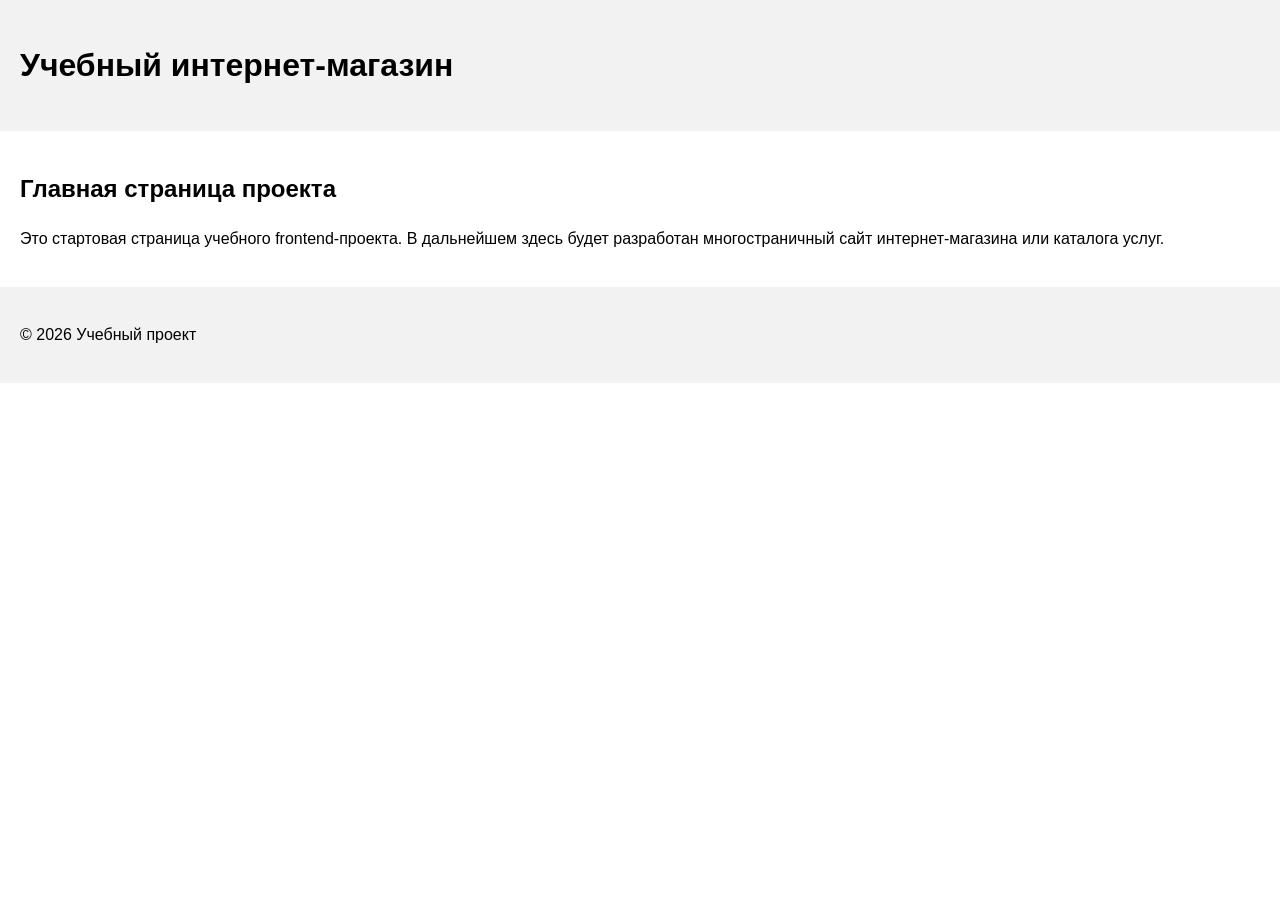
==== index.html @ 5555d45a "feat: initialize frontend project structure" ====
<!DOCTYPE html>
<html lang="ru">
<head>
  <meta charset="UTF-8">
  <meta name="viewport" content="width=device-width, initial-scale=1.0">
  <title>Каталог товаров</title>
  <link rel="stylesheet" href="css/style.css">
</head>
<body>
  <header>
    <h1>Учебный интернет-магазин</h1>
  </header>

  <main>
    <section>
      <h2>Главная страница проекта</h2>
      <p>
        Это стартовая страница учебного frontend-проекта.
        В дальнейшем здесь будет разработан многостраничный сайт
        интернет-магазина или каталога услуг.
      </p>
    </section>
  </main>

  <footer>
    <p>&copy; 2026 Учебный проект</p>
  </footer>
</body>
</html>
---- css/style.css ----
body {
  margin: 0;
  font-family: Arial, sans-serif;
  line-height: 1.5;
}

header,
main,
footer {
  padding: 20px;
}

header {
  background-color: #f2f2f2;
}

footer {
  background-color: #f2f2f2;
}
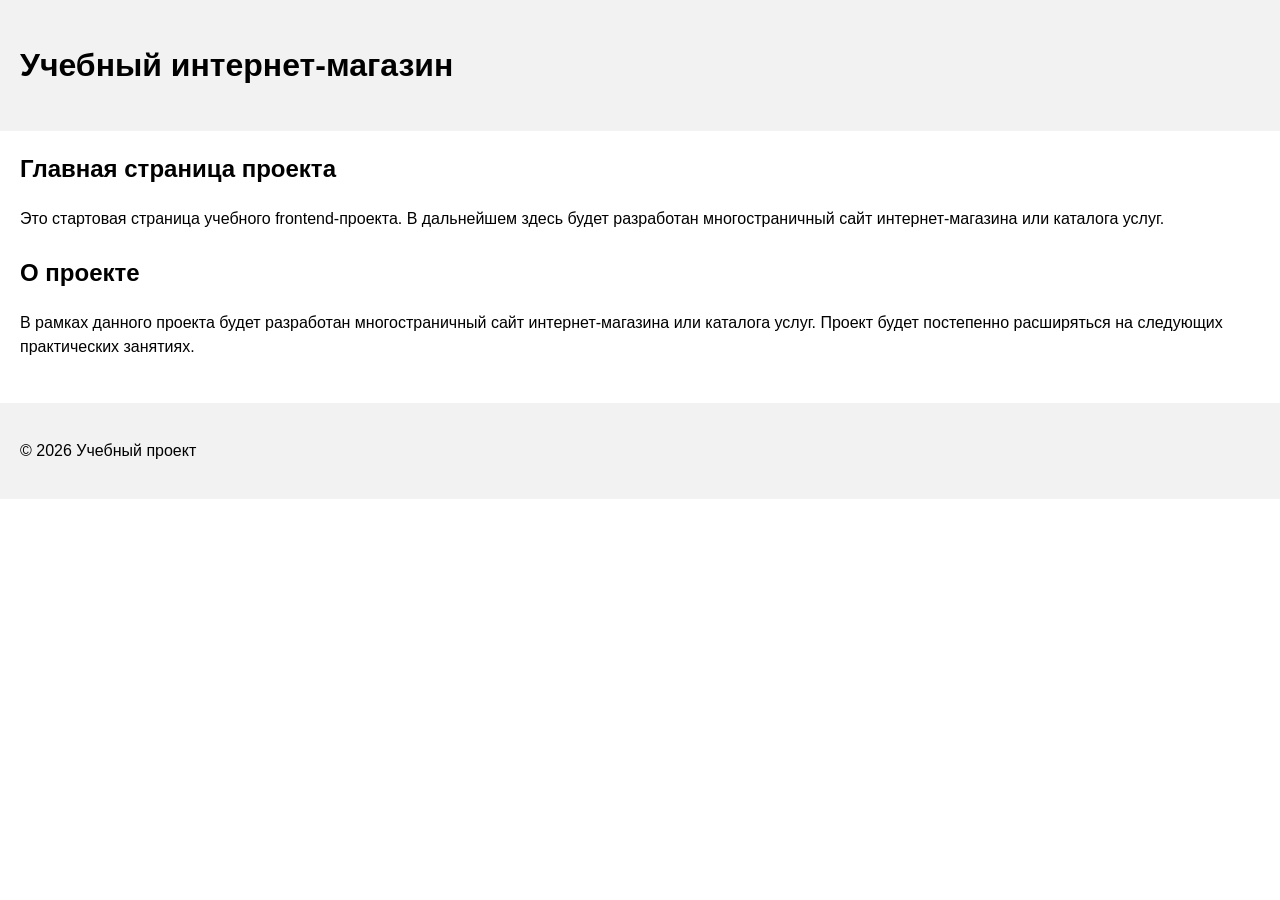
==== commit c8032f63: "feat: add project description section" ====
--- a/index.html
+++ b/index.html
@@ -20,6 +20,14 @@
         интернет-магазина или каталога услуг.
       </p>
     </section>
+    <section>
+      <h2>О проекте</h2>
+      <p>
+        В рамках данного проекта будет разработан многостраничный сайт
+        интернет-магазина или каталога услуг. Проект будет постепенно
+        расширяться на следующих практических занятиях.
+      </p>
+    </section>
   </main>
 
   <footer>
--- a/css/style.css
+++ b/css/style.css
@@ -16,4 +16,11 @@
 
 footer {
   background-color: #f2f2f2;
+}
+
+section {
+  margin-bottom: 24px;
+}
+section h2 {
+  margin-top: 0;
 }
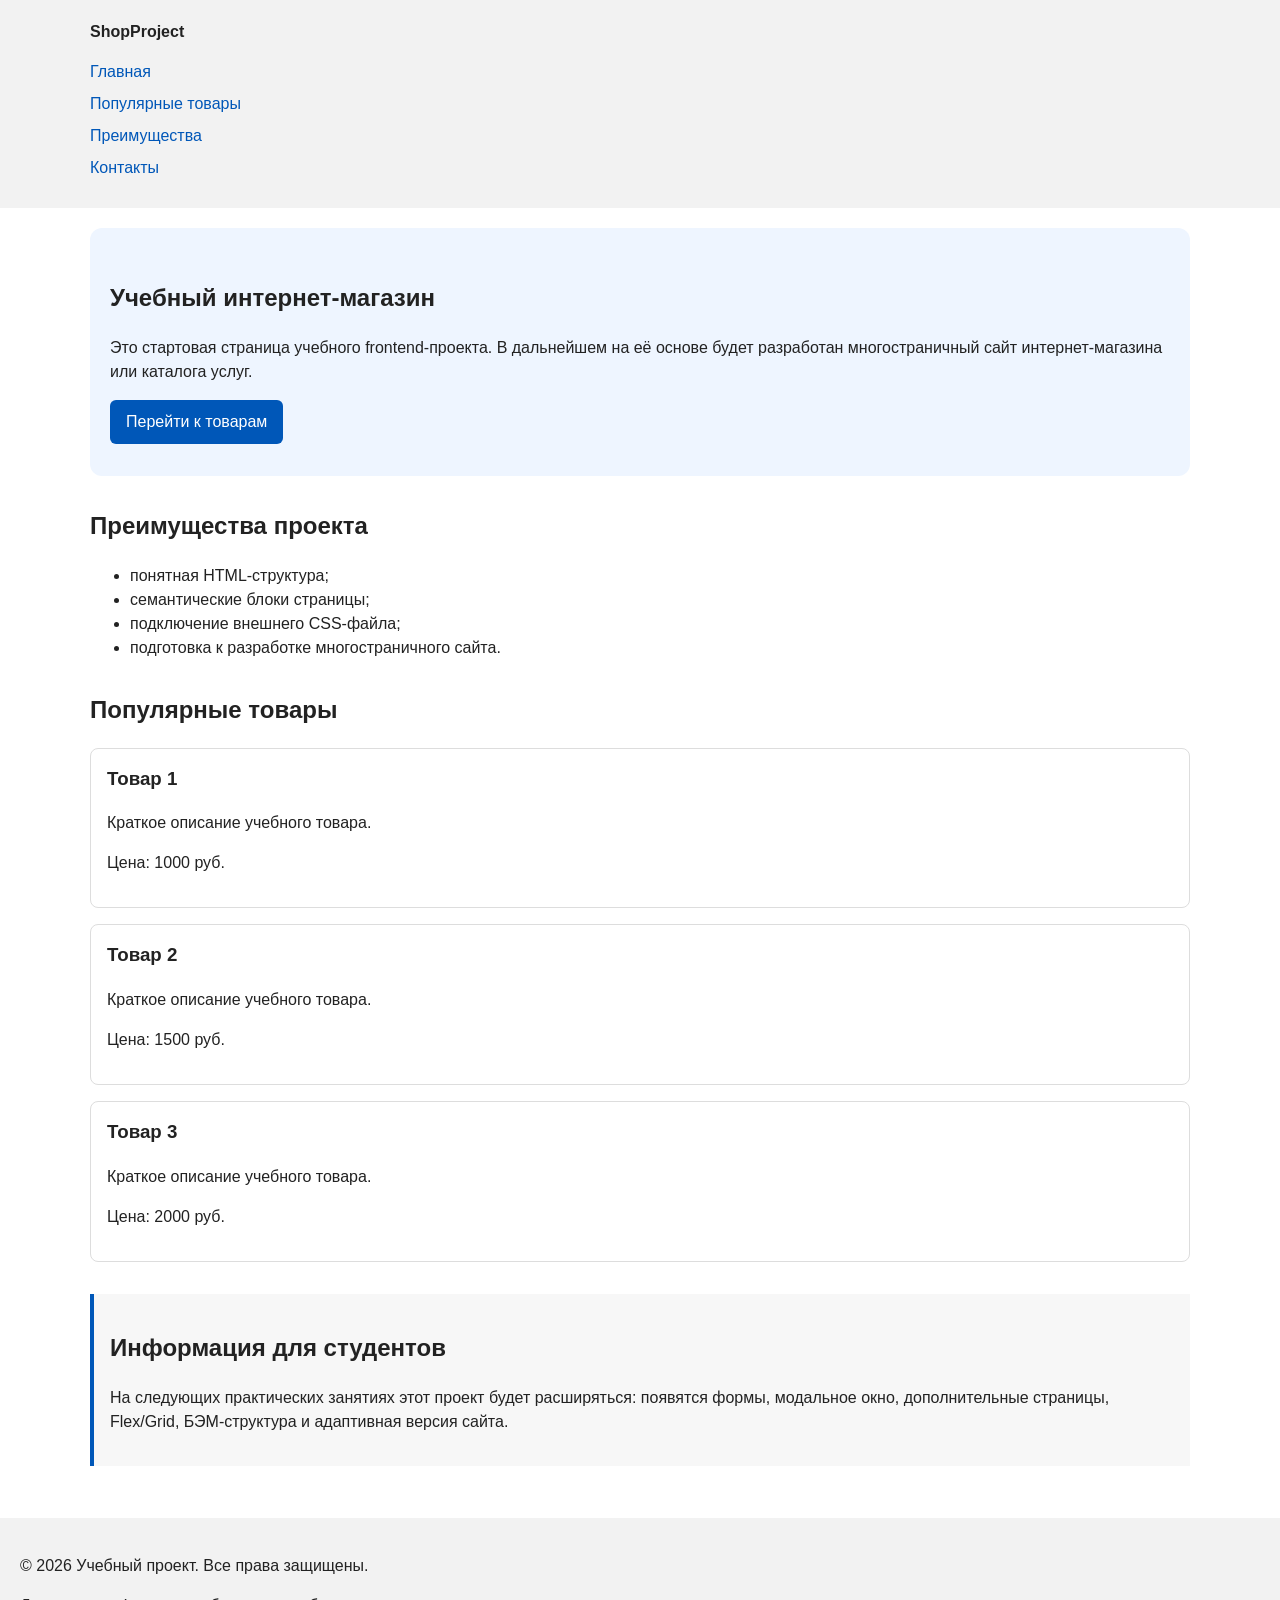
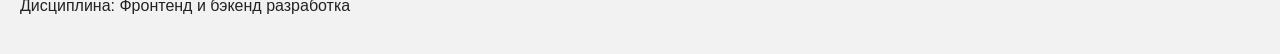
==== commit ad7a46cd: "feat: add semantic HTML structure and base CSS styles" ====
--- a/index.html
+++ b/index.html
@@ -3,35 +3,79 @@
 <head>
   <meta charset="UTF-8">
   <meta name="viewport" content="width=device-width, initial-scale=1.0">
-  <title>Каталог товаров</title>
+  <title>Учебный интернет-магазин</title>
   <link rel="stylesheet" href="css/style.css">
 </head>
 <body>
+
   <header>
-    <h1>Учебный интернет-магазин</h1>
+    <div class="site-header">
+      <a class="site-logo" href="index.html">ShopProject</a>
+      <nav class="site-nav" aria-label="Основная навигация">
+        <ul class="site-nav__list">
+          <li><a href="index.html">Главная</a></li>
+          <li><a href="#popular">Популярные товары</a></li>
+          <li><a href="#advantages">Преимущества</a></li>
+          <li><a href="#contacts">Контакты</a></li>
+        </ul>
+      </nav>
+    </div>
   </header>
 
   <main>
-    <section>
-      <h2>Главная страница проекта</h2>
+    <section class="hero">
+      <h1>Учебный интернет-магазин</h1>
       <p>
         Это стартовая страница учебного frontend-проекта.
-        В дальнейшем здесь будет разработан многостраничный сайт
+        В дальнейшем на её основе будет разработан многостраничный сайт
         интернет-магазина или каталога услуг.
       </p>
+      <a class="button" href="#popular">Перейти к товарам</a>
     </section>
-    <section>
-      <h2>О проекте</h2>
+
+    <section class="section" id="advantages">
+      <h2>Преимущества проекта</h2>
+      <ul class="advantages-list">
+        <li>понятная HTML-структура;</li>
+        <li>семантические блоки страницы;</li>
+        <li>подключение внешнего CSS-файла;</li>
+        <li>подготовка к разработке многостраничного сайта.</li>
+      </ul>
+    </section>
+
+    <section class="section" id="popular">
+      <h2>Популярные товары</h2>
+      <article class="product-card">
+        <h3>Товар 1</h3>
+        <p>Краткое описание учебного товара.</p>
+        <p>Цена: 1000 руб.</p>
+      </article>
+      <article class="product-card">
+        <h3>Товар 2</h3>
+        <p>Краткое описание учебного товара.</p>
+        <p>Цена: 1500 руб.</p>
+      </article>
+      <article class="product-card">
+        <h3>Товар 3</h3>
+        <p>Краткое описание учебного товара.</p>
+        <p>Цена: 2000 руб.</p>
+      </article>
+    </section>
+
+    <aside class="aside-info">
+      <h2>Информация для студентов</h2>
       <p>
-        В рамках данного проекта будет разработан многостраничный сайт
-        интернет-магазина или каталога услуг. Проект будет постепенно
-        расширяться на следующих практических занятиях.
+        На следующих практических занятиях этот проект будет расширяться:
+        появятся формы, модальное окно, дополнительные страницы, Flex/Grid,
+        БЭМ-структура и адаптивная версия сайта.
       </p>
-    </section>
+    </aside>
   </main>
 
-  <footer>
-    <p>&copy; 2026 Учебный проект</p>
+  <footer id="contacts">
+    <p>&copy; 2026 Учебный проект. Все права защищены.</p>
+    <p>Дисциплина: Фронтенд и бэкенд разработка</p>
   </footer>
+
 </body>
 </html>
--- a/css/style.css
+++ b/css/style.css
@@ -1,26 +1,170 @@
+/* 
+  Универсальное правило для всех элементов.
+  border-box делает расчёт размеров более понятным:
+  width включает content, padding и border.
+*/
+* {
+  box-sizing: border-box;
+}
+
+/*
+  Убираем стандартный внешний отступ браузера у body.
+  Без этого вокруг страницы может появиться белая рамка.
+*/
 body {
   margin: 0;
   font-family: Arial, sans-serif;
   line-height: 1.5;
+  color: #222222;
+  background-color: #ffffff;
 }
 
+/*
+  Задаём внутренние отступы для основных областей страницы.
+  Это делает содержимое визуально отделённым от краёв окна браузера.
+*/
 header,
 main,
 footer {
   padding: 20px;
 }
 
+/*
+  Оформляем шапку страницы.
+  Пока используется простой светло-серый фон.
+*/
 header {
   background-color: #f2f2f2;
 }
 
+/*
+  Оформляем подвал страницы тем же фоном,
+  чтобы визуально отделить его от основного содержимого.
+*/
 footer {
   background-color: #f2f2f2;
 }
 
-section {
-  margin-bottom: 24px;
+/*
+  Ограничиваем ширину содержимого шапки,
+  чтобы оно не растягивалось слишком сильно на широких экранах.
+*/
+.site-header {
+  max-width: 1100px;
+  margin: 0 auto;
 }
-section h2 {
+
+/*
+  Оформляем текстовый логотип.
+*/
+.site-logo {
+  font-weight: bold;
+  text-decoration: none;
+  color: #222222;
+}
+
+/*
+  Убираем стандартные отступы и маркеры списка навигации.
+*/
+.site-nav__list {
+  padding: 0;
+  margin: 16px 0 0;
+  list-style: none;
+}
+
+/*
+  Добавляем расстояние между пунктами меню.
+*/
+.site-nav__list li {
+  margin-bottom: 8px;
+}
+
+/*
+  Оформляем ссылки меню.
+*/
+.site-nav__list a {
+  color: #0057b8;
+  text-decoration: none;
+}
+
+/*
+  При наведении мыши подчёркиваем ссылку.
+*/
+.site-nav__list a:hover {
+  text-decoration: underline;
+}
+
+/*
+  Hero-блок — первый крупный блок страницы.
+  Он визуально отделяется от остальных разделов фоном и отступами.
+*/
+.hero {
+  max-width: 1100px;
+  margin: 0 auto 32px;
+  padding: 32px 20px;
+  background-color: #eef5ff;
+  border-radius: 12px;
+}
+
+/*
+  Общий класс для разделов страницы.
+*/
+.section {
+  max-width: 1100px;
+  margin: 0 auto 32px;
+}
+
+/*
+  Убираем лишний верхний отступ у заголовков разделов.
+*/
+.section h2 {
   margin-top: 0;
+}
+
+/*
+  Карточка товара — самостоятельный блок.
+*/
+.product-card {
+  margin-bottom: 16px;
+  padding: 16px;
+  border: 1px solid #dddddd;
+  border-radius: 8px;
+  background-color: #ffffff;
+}
+
+/*
+  Убираем лишний верхний отступ у заголовка карточки.
+*/
+.product-card h3 {
+  margin-top: 0;
+}
+
+/*
+  Пока это обычная ссылка, но визуально она оформляется как кнопка.
+*/
+.button {
+  display: inline-block;
+  padding: 10px 16px;
+  color: #ffffff;
+  background-color: #0057b8;
+  text-decoration: none;
+  border-radius: 6px;
+}
+
+/*
+  Простое состояние наведения для кнопки.
+*/
+.button:hover {
+  background-color: #003f86;
+}
+
+/*
+  Дополнительный информационный блок.
+*/
+.aside-info {
+  max-width: 1100px;
+  margin: 0 auto 32px;
+  padding: 16px;
+  border-left: 4px solid #0057b8;
+  background-color: #f7f7f7;
 }
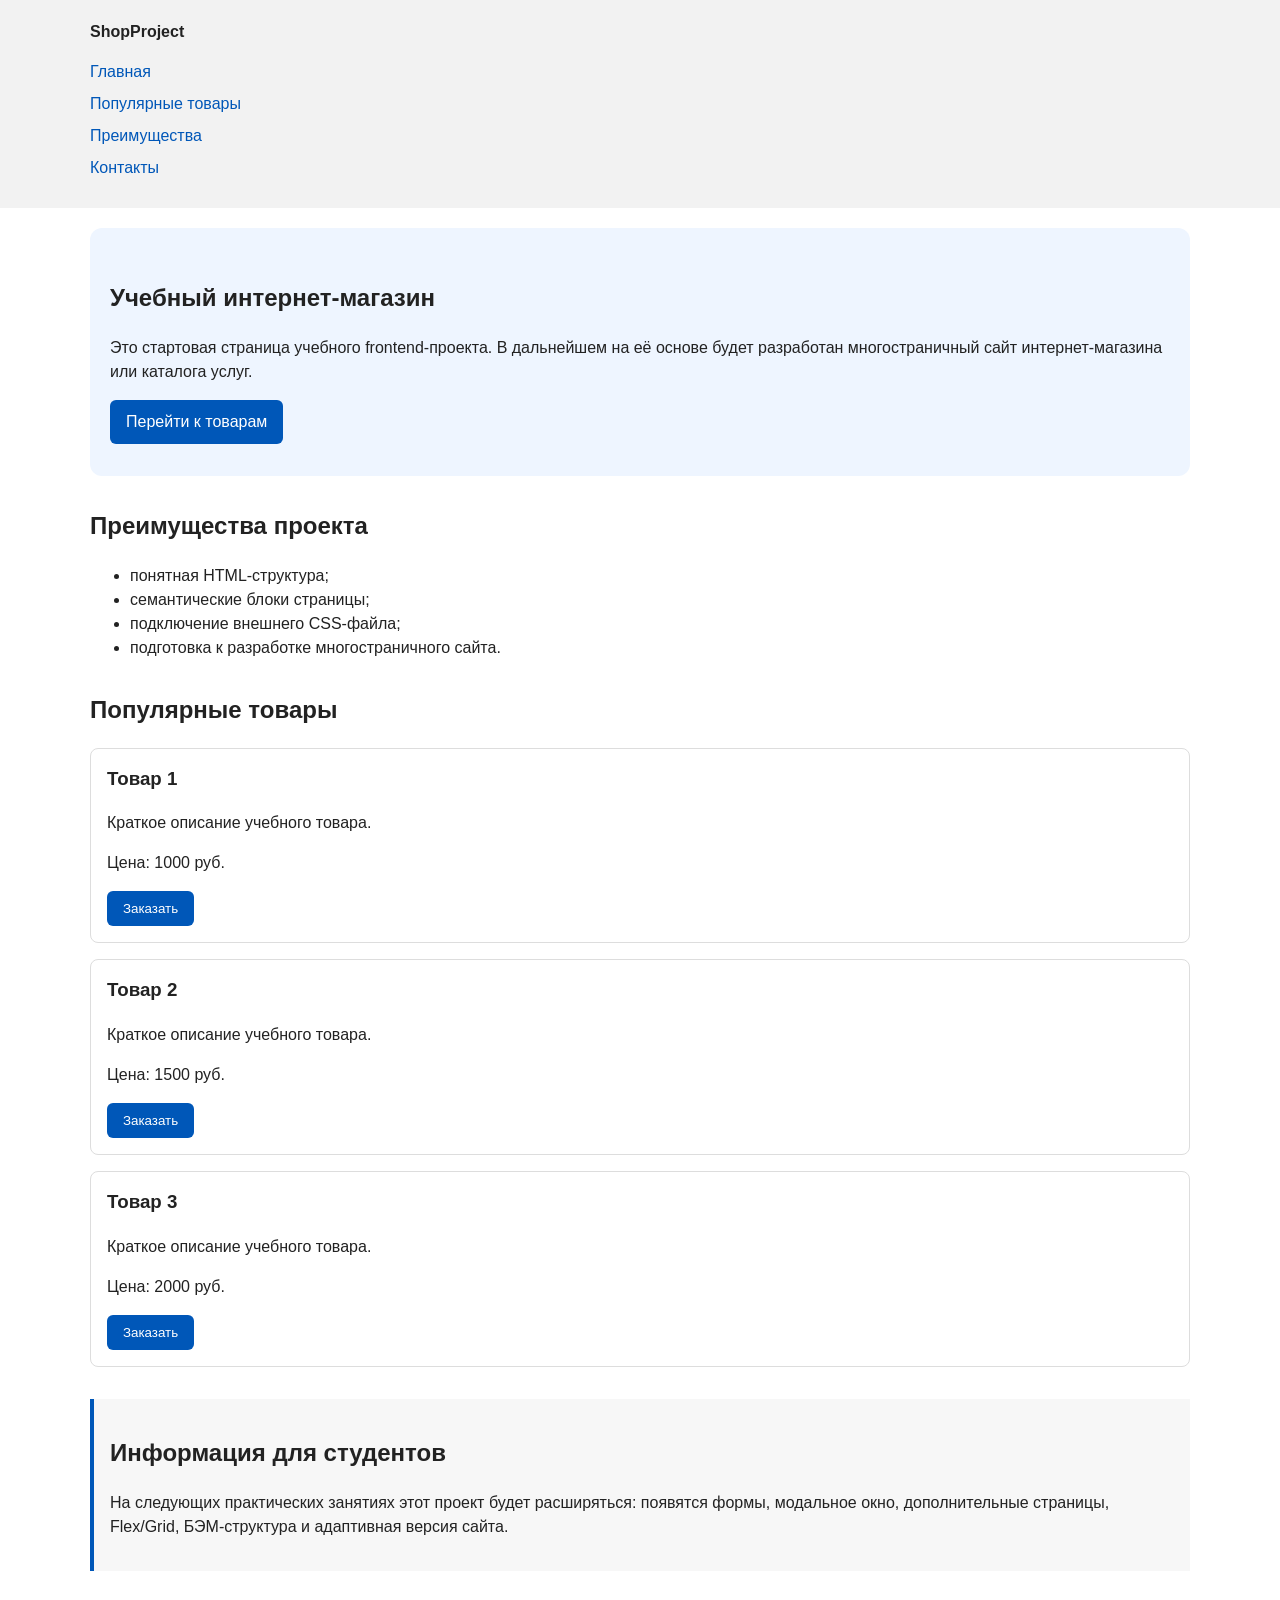
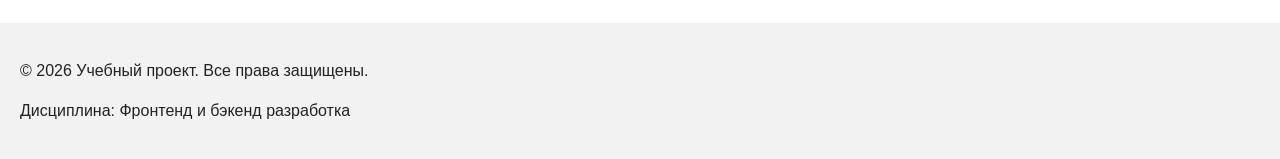
==== commit ca055eb5: "feat: add order form modal and validation" ====
--- a/index.html
+++ b/index.html
@@ -5,6 +5,7 @@
   <meta name="viewport" content="width=device-width, initial-scale=1.0">
   <title>Учебный интернет-магазин</title>
   <link rel="stylesheet" href="css/style.css">
+  <script src="js/main.js" defer></script>
 </head>
 <body>
 
@@ -49,16 +50,19 @@
         <h3>Товар 1</h3>
         <p>Краткое описание учебного товара.</p>
         <p>Цена: 1000 руб.</p>
+        <button class="button product-card__button" type="button" data-product="Товар 1">Заказать</button>
       </article>
       <article class="product-card">
         <h3>Товар 2</h3>
         <p>Краткое описание учебного товара.</p>
         <p>Цена: 1500 руб.</p>
+        <button class="button product-card__button" type="button" data-product="Товар 2">Заказать</button>
       </article>
       <article class="product-card">
         <h3>Товар 3</h3>
         <p>Краткое описание учебного товара.</p>
         <p>Цена: 2000 руб.</p>
+        <button class="button product-card__button" type="button" data-product="Товар 3">Заказать</button>
       </article>
     </section>
 
@@ -77,5 +81,62 @@
     <p>Дисциплина: Фронтенд и бэкенд разработка</p>
   </footer>
 
+  <dialog class="order-dialog" id="order-dialog" aria-labelledby="order-dialog-title">
+    <h2 id="order-dialog-title">Оформление заявки</h2>
+    <form class="order-form" id="order-form" action="#" method="post" novalidate>
+      <input id="selected-product" name="selected-product" type="hidden">
+      
+      <div class="form-field">
+        <label for="order-name">Имя</label>
+        <input id="order-name" name="name" type="text" placeholder="Введите ваше имя" minlength="2" autocomplete="given-name" required>
+      </div>
+
+      <div class="form-field">
+        <label for="order-email">E-mail</label>
+        <input id="order-email" name="email" type="email" placeholder="example@mail.ru" autocomplete="email" required>
+      </div>
+
+      <div class="form-field">
+        <label for="order-phone">Телефон</label>
+        <input id="order-phone" name="phone" type="tel" inputmode="tel" placeholder="+7 (900) 000-00-00" pattern="^\+7 \(\d{3}\) \d{3}-\d{2}-\d{2}$" required>
+        <small>Формат: +7 (900) 000-00-00</small>
+      </div>
+
+      <div class="form-field">
+        <label for="order-date">Дата связи</label>
+        <input id="order-date" name="date" type="date">
+      </div>
+
+      <div class="form-field">
+        <label for="order-topic">Тема заявки</label>
+        <select id="order-topic" name="topic" required>
+          <option value="">Выберите тему</option>
+          <option value="product">Заказ товара</option>
+          <option value="consultation">Консультация</option>
+          <option value="delivery">Доставка</option>
+        </select>
+      </div>
+
+      <div class="form-field">
+        <label for="order-comment">Комментарий</label>
+        <textarea id="order-comment" name="comment" rows="4" placeholder="Укажите дополнительную информацию"></textarea>
+      </div>
+
+      <div class="form-field form-field--checkbox">
+        <label>
+          <input id="order-agreement" name="agreement" type="checkbox" required>
+          Я согласен на обработку данных
+        </label>
+      </div>
+
+      <div class="form-actions">
+        <button type="button" class="button" id="close-order-dialog">Закрыть</button>
+        <button type="submit" class="button">Отправить заявку</button>
+      </div>
+    </form>
+  </dialog>
+
+  <p class="success-message" id="success-message" hidden>Форма успешно отправлена!</p>
+
 </body>
 </html>
--- a/css/style.css
+++ b/css/style.css
@@ -1,16 +1,7 @@
-/* 
-  Универсальное правило для всех элементов.
-  border-box делает расчёт размеров более понятным:
-  width включает content, padding и border.
-*/
 * {
   box-sizing: border-box;
 }
 
-/*
-  Убираем стандартный внешний отступ браузера у body.
-  Без этого вокруг страницы может появиться белая рамка.
-*/
 body {
   margin: 0;
   font-family: Arial, sans-serif;
@@ -19,85 +10,50 @@
   background-color: #ffffff;
 }
 
-/*
-  Задаём внутренние отступы для основных областей страницы.
-  Это делает содержимое визуально отделённым от краёв окна браузера.
-*/
 header,
 main,
 footer {
   padding: 20px;
 }
 
-/*
-  Оформляем шапку страницы.
-  Пока используется простой светло-серый фон.
-*/
 header {
   background-color: #f2f2f2;
 }
 
-/*
-  Оформляем подвал страницы тем же фоном,
-  чтобы визуально отделить его от основного содержимого.
-*/
 footer {
   background-color: #f2f2f2;
 }
 
-/*
-  Ограничиваем ширину содержимого шапки,
-  чтобы оно не растягивалось слишком сильно на широких экранах.
-*/
 .site-header {
   max-width: 1100px;
   margin: 0 auto;
 }
 
-/*
-  Оформляем текстовый логотип.
-*/
 .site-logo {
   font-weight: bold;
   text-decoration: none;
   color: #222222;
 }
 
-/*
-  Убираем стандартные отступы и маркеры списка навигации.
-*/
 .site-nav__list {
   padding: 0;
   margin: 16px 0 0;
   list-style: none;
 }
 
-/*
-  Добавляем расстояние между пунктами меню.
-*/
 .site-nav__list li {
   margin-bottom: 8px;
 }
 
-/*
-  Оформляем ссылки меню.
-*/
 .site-nav__list a {
   color: #0057b8;
   text-decoration: none;
 }
 
-/*
-  При наведении мыши подчёркиваем ссылку.
-*/
 .site-nav__list a:hover {
   text-decoration: underline;
 }
 
-/*
-  Hero-блок — первый крупный блок страницы.
-  Он визуально отделяется от остальных разделов фоном и отступами.
-*/
 .hero {
   max-width: 1100px;
   margin: 0 auto 32px;
@@ -106,24 +62,15 @@
   border-radius: 12px;
 }
 
-/*
-  Общий класс для разделов страницы.
-*/
 .section {
   max-width: 1100px;
   margin: 0 auto 32px;
 }
 
-/*
-  Убираем лишний верхний отступ у заголовков разделов.
-*/
 .section h2 {
   margin-top: 0;
 }
 
-/*
-  Карточка товара — самостоятельный блок.
-*/
 .product-card {
   margin-bottom: 16px;
   padding: 16px;
@@ -132,16 +79,10 @@
   background-color: #ffffff;
 }
 
-/*
-  Убираем лишний верхний отступ у заголовка карточки.
-*/
 .product-card h3 {
   margin-top: 0;
 }
 
-/*
-  Пока это обычная ссылка, но визуально она оформляется как кнопка.
-*/
 .button {
   display: inline-block;
   padding: 10px 16px;
@@ -149,22 +90,84 @@
   background-color: #0057b8;
   text-decoration: none;
   border-radius: 6px;
+  border: none;
+  cursor: pointer;
 }
 
-/*
-  Простое состояние наведения для кнопки.
-*/
 .button:hover {
   background-color: #003f86;
 }
 
-/*
-  Дополнительный информационный блок.
-*/
 .aside-info {
   max-width: 1100px;
   margin: 0 auto 32px;
   padding: 16px;
   border-left: 4px solid #0057b8;
   background-color: #f7f7f7;
+}
+
+.order-dialog {
+  width: min(100% - 32px, 560px);
+  padding: 24px;
+  border: none;
+  border-radius: 12px;
+}
+
+.order-dialog::backdrop {
+  background-color: rgba(0, 0, 0, 0.5);
+}
+
+.form-field {
+  margin-bottom: 16px;
+}
+
+.form-field label {
+  display: block;
+  margin-bottom: 6px;
+}
+
+.form-field input,
+.form-field select,
+.form-field textarea {
+  width: 100%;
+  padding: 10px 12px;
+  border: 1px solid #cccccc;
+  border-radius: 6px;
+  font: inherit;
+}
+
+.form-field input[type="checkbox"] {
+  width: auto;
+}
+
+.form-field small {
+  display: block;
+  margin-top: 4px;
+  color: #666666;
+}
+
+.form-field input:focus-visible,
+.form-field select:focus-visible,
+.form-field textarea:focus-visible,
+.form-actions button:focus-visible {
+  outline: 2px solid #0057b8;
+  outline-offset: 2px;
+}
+
+[aria-invalid="true"] {
+  border-color: #b00020;
+}
+
+.form-actions {
+  display: flex;
+  gap: 12px;
+  margin-top: 20px;
+}
+
+.success-message {
+  max-width: 1100px;
+  margin: 24px auto;
+  padding: 16px;
+  border-left: 4px solid #168a2f;
+  background-color: #eefaf0;
 }
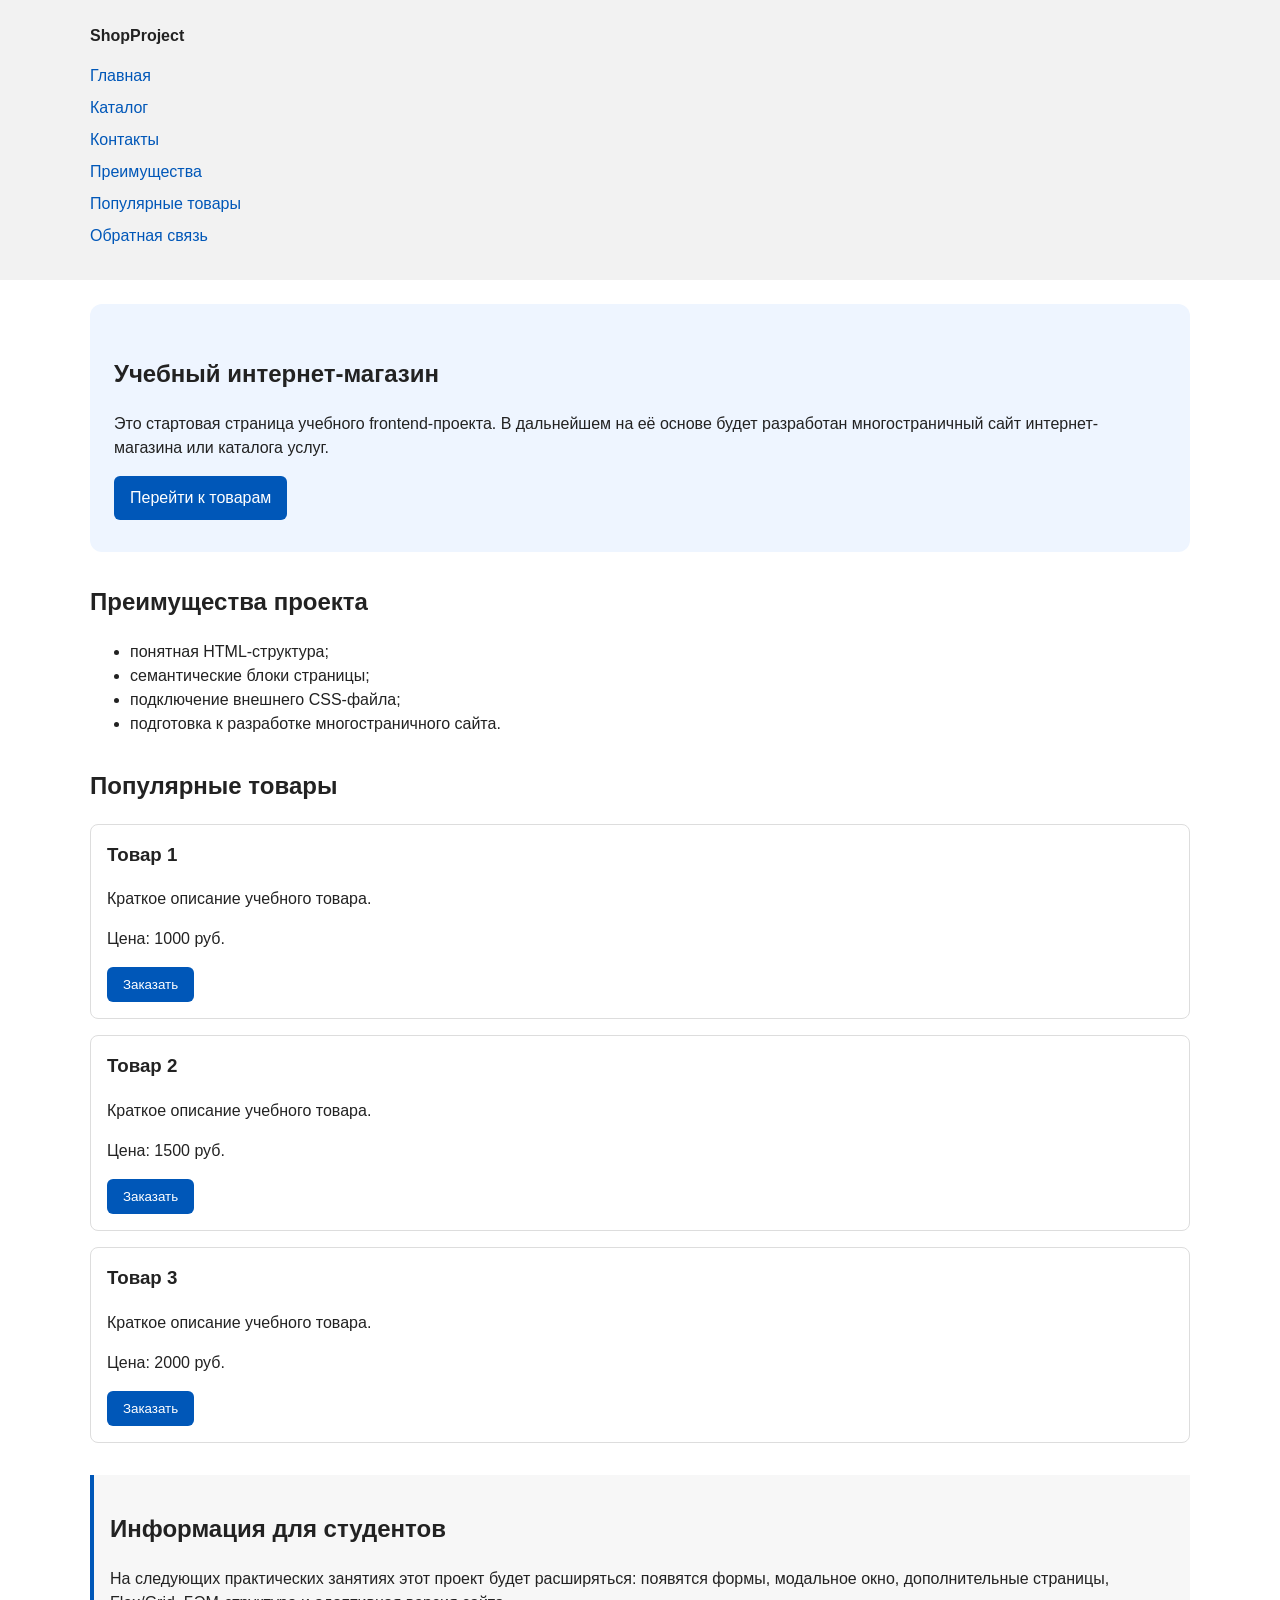
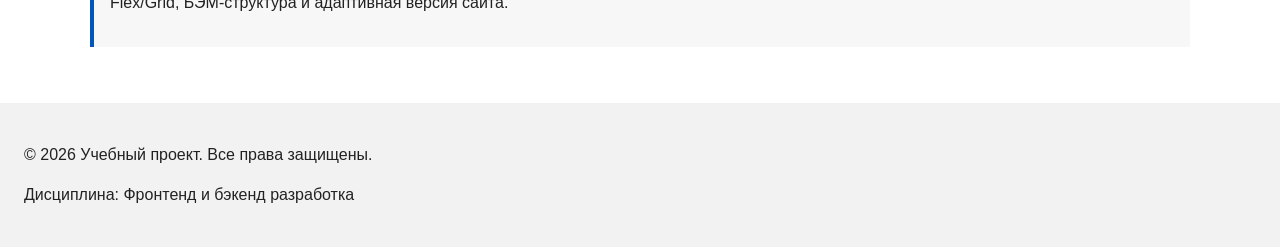
==== commit 523deb2c: "feat: add multi-page structure navigation and anchors" ====
--- a/index.html
+++ b/index.html
@@ -3,7 +3,8 @@
 <head>
   <meta charset="UTF-8">
   <meta name="viewport" content="width=device-width, initial-scale=1.0">
-  <title>Учебный интернет-магазин</title>
+  <meta name="description" content="Стартовая страница учебного интернет-магазина.">
+  <title>Главная — Учебный интернет-магазин</title>
   <link rel="stylesheet" href="css/style.css">
   <script src="js/main.js" defer></script>
 </head>
@@ -15,9 +16,11 @@
       <nav class="site-nav" aria-label="Основная навигация">
         <ul class="site-nav__list">
           <li><a href="index.html">Главная</a></li>
-          <li><a href="#popular">Популярные товары</a></li>
-          <li><a href="#advantages">Преимущества</a></li>
-          <li><a href="#contacts">Контакты</a></li>
+          <li><a href="catalog.html">Каталог</a></li>
+          <li><a href="contacts.html">Контакты</a></li>
+          <li><a href="index.html#advantages">Преимущества</a></li>
+          <li><a href="index.html#popular">Популярные товары</a></li>
+          <li><a href="index.html#contacts">Обратная связь</a></li>
         </ul>
       </nav>
     </div>
--- a/css/style.css
+++ b/css/style.css
@@ -1,3 +1,33 @@
+:root {
+  --color-bg: #ffffff;
+  --color-text: #222222;
+  --color-muted: #666666;
+  --color-primary: #0057b8;
+  --color-primary-dark: #003f86;
+  --color-border: #dddddd;
+  --color-border-input: #cccccc;
+  --color-surface: #f2f2f2;
+  --color-surface-card: #ffffff;
+  --color-surface-accent: #eef5ff;
+  --color-surface-aside: #f7f7f7;
+  --color-danger: #b00020;
+  --color-success: #168a2f;
+  --color-success-bg: #eefaf0;
+  --color-white: #ffffff;
+
+  --space-xs: 4px;
+  --space-sm: 8px;
+  --space-md: 16px;
+  --space-lg: 24px;
+  --space-xl: 32px;
+
+  --radius-sm: 6px;
+  --radius-md: 8px;
+  --radius-lg: 12px;
+
+  --container-width: 1100px;
+}
+
 * {
   box-sizing: border-box;
 }
@@ -6,47 +36,62 @@
   margin: 0;
   font-family: Arial, sans-serif;
   line-height: 1.5;
-  color: #222222;
-  background-color: #ffffff;
+  color: var(--color-text);
+  background-color: var(--color-bg);
 }
 
 header,
 main,
 footer {
-  padding: 20px;
+  padding: var(--space-lg);
 }
 
 header {
-  background-color: #f2f2f2;
+  background-color: var(--color-surface);
 }
 
 footer {
-  background-color: #f2f2f2;
+  background-color: var(--color-surface);
+}
+
+a {
+  color: var(--color-primary);
+  text-decoration: none;
+}
+
+a:hover {
+  color: var(--color-primary-dark);
+  text-decoration: underline;
+}
+
+a:focus-visible {
+  outline: 2px solid var(--color-primary);
+  outline-offset: 3px;
 }
 
 .site-header {
-  max-width: 1100px;
+  max-width: var(--container-width);
   margin: 0 auto;
 }
 
 .site-logo {
   font-weight: bold;
   text-decoration: none;
-  color: #222222;
+  color: var(--color-text);
 }
 
 .site-nav__list {
   padding: 0;
-  margin: 16px 0 0;
+  margin: var(--space-md) 0 0;
   list-style: none;
 }
 
 .site-nav__list li {
-  margin-bottom: 8px;
+  margin-bottom: var(--space-sm);
 }
 
 .site-nav__list a {
-  color: #0057b8;
+  color: var(--color-primary);
   text-decoration: none;
 }
 
@@ -55,16 +100,16 @@
 }
 
 .hero {
-  max-width: 1100px;
-  margin: 0 auto 32px;
-  padding: 32px 20px;
-  background-color: #eef5ff;
-  border-radius: 12px;
+  max-width: var(--container-width);
+  margin: 0 auto var(--space-xl);
+  padding: var(--space-xl) var(--space-lg);
+  background-color: var(--color-surface-accent);
+  border-radius: var(--radius-lg);
 }
 
 .section {
-  max-width: 1100px;
-  margin: 0 auto 32px;
+  max-width: var(--container-width);
+  margin: 0 auto var(--space-xl);
 }
 
 .section h2 {
@@ -72,11 +117,16 @@
 }
 
 .product-card {
-  margin-bottom: 16px;
-  padding: 16px;
-  border: 1px solid #dddddd;
-  border-radius: 8px;
-  background-color: #ffffff;
+  margin-bottom: var(--space-md);
+  padding: var(--space-md);
+  border: 1px solid var(--color-border);
+  border-radius: var(--radius-md);
+  background-color: var(--color-surface-card);
+  transition: border-color 0.2s ease;
+}
+
+.product-card:hover {
+  border-color: var(--color-primary);
 }
 
 .product-card h3 {
@@ -85,32 +135,44 @@
 
 .button {
   display: inline-block;
-  padding: 10px 16px;
-  color: #ffffff;
-  background-color: #0057b8;
-  text-decoration: none;
-  border-radius: 6px;
+  padding: 10px var(--space-md);
+  color: var(--color-white);
+  background-color: var(--color-primary);
+  text-decoration: none;
+  border-radius: var(--radius-sm);
   border: none;
   cursor: pointer;
+  transition: background-color 0.2s ease;
 }
 
 .button:hover {
-  background-color: #003f86;
+  background-color: var(--color-primary-dark);
+  color: var(--color-white);
+}
+
+.button:focus-visible {
+  outline: 2px solid var(--color-primary);
+  outline-offset: 2px;
+}
+
+.button:disabled {
+  opacity: 0.6;
+  cursor: not-allowed;
 }
 
 .aside-info {
-  max-width: 1100px;
-  margin: 0 auto 32px;
-  padding: 16px;
-  border-left: 4px solid #0057b8;
-  background-color: #f7f7f7;
+  max-width: var(--container-width);
+  margin: 0 auto var(--space-xl);
+  padding: var(--space-md);
+  border-left: 4px solid var(--color-primary);
+  background-color: var(--color-surface-aside);
 }
 
 .order-dialog {
-  width: min(100% - 32px, 560px);
-  padding: 24px;
+  width: min(100% - var(--space-xl), 560px);
+  padding: var(--space-lg);
   border: none;
-  border-radius: 12px;
+  border-radius: var(--radius-lg);
 }
 
 .order-dialog::backdrop {
@@ -118,12 +180,12 @@
 }
 
 .form-field {
-  margin-bottom: 16px;
+  margin-bottom: var(--space-md);
 }
 
 .form-field label {
   display: block;
-  margin-bottom: 6px;
+  margin-bottom: var(--space-xs);
 }
 
 .form-field input,
@@ -131,8 +193,8 @@
 .form-field textarea {
   width: 100%;
   padding: 10px 12px;
-  border: 1px solid #cccccc;
-  border-radius: 6px;
+  border: 1px solid var(--color-border-input);
+  border-radius: var(--radius-sm);
   font: inherit;
 }
 
@@ -142,32 +204,62 @@
 
 .form-field small {
   display: block;
-  margin-top: 4px;
-  color: #666666;
+  margin-top: var(--space-xs);
+  color: var(--color-muted);
+}
+
+.form-field input:hover,
+.form-field select:hover,
+.form-field textarea:hover {
+  border-color: var(--color-primary);
 }
 
 .form-field input:focus-visible,
 .form-field select:focus-visible,
-.form-field textarea:focus-visible,
-.form-actions button:focus-visible {
-  outline: 2px solid #0057b8;
+.form-field textarea:focus-visible {
+  outline: 2px solid var(--color-primary);
   outline-offset: 2px;
 }
 
 [aria-invalid="true"] {
-  border-color: #b00020;
+  border-color: var(--color-danger);
 }
 
 .form-actions {
   display: flex;
-  gap: 12px;
-  margin-top: 20px;
+  gap: var(--space-sm);
+  margin-top: var(--space-lg);
 }
 
 .success-message {
-  max-width: 1100px;
-  margin: 24px auto;
-  padding: 16px;
-  border-left: 4px solid #168a2f;
-  background-color: #eefaf0;
+  max-width: var(--container-width);
+  margin: var(--space-lg) auto;
+  padding: var(--space-md);
+  border-left: 4px solid var(--color-success);
+  background-color: var(--color-success-bg);
+}
+
+html {
+  scroll-behavior: smooth;
+}
+
+:target {
+  outline: 2px dashed var(--color-primary);
+  outline-offset: 4px;
+}
+
+.breadcrumbs {
+  max-width: var(--container-width);
+  margin: 0 auto var(--space-md);
+  font-size: 14px;
+  color: var(--color-muted);
+}
+
+.breadcrumbs a {
+  color: var(--color-primary);
+}
+
+.breadcrumbs span::before {
+  content: " / ";
+  color: var(--color-muted);
 }
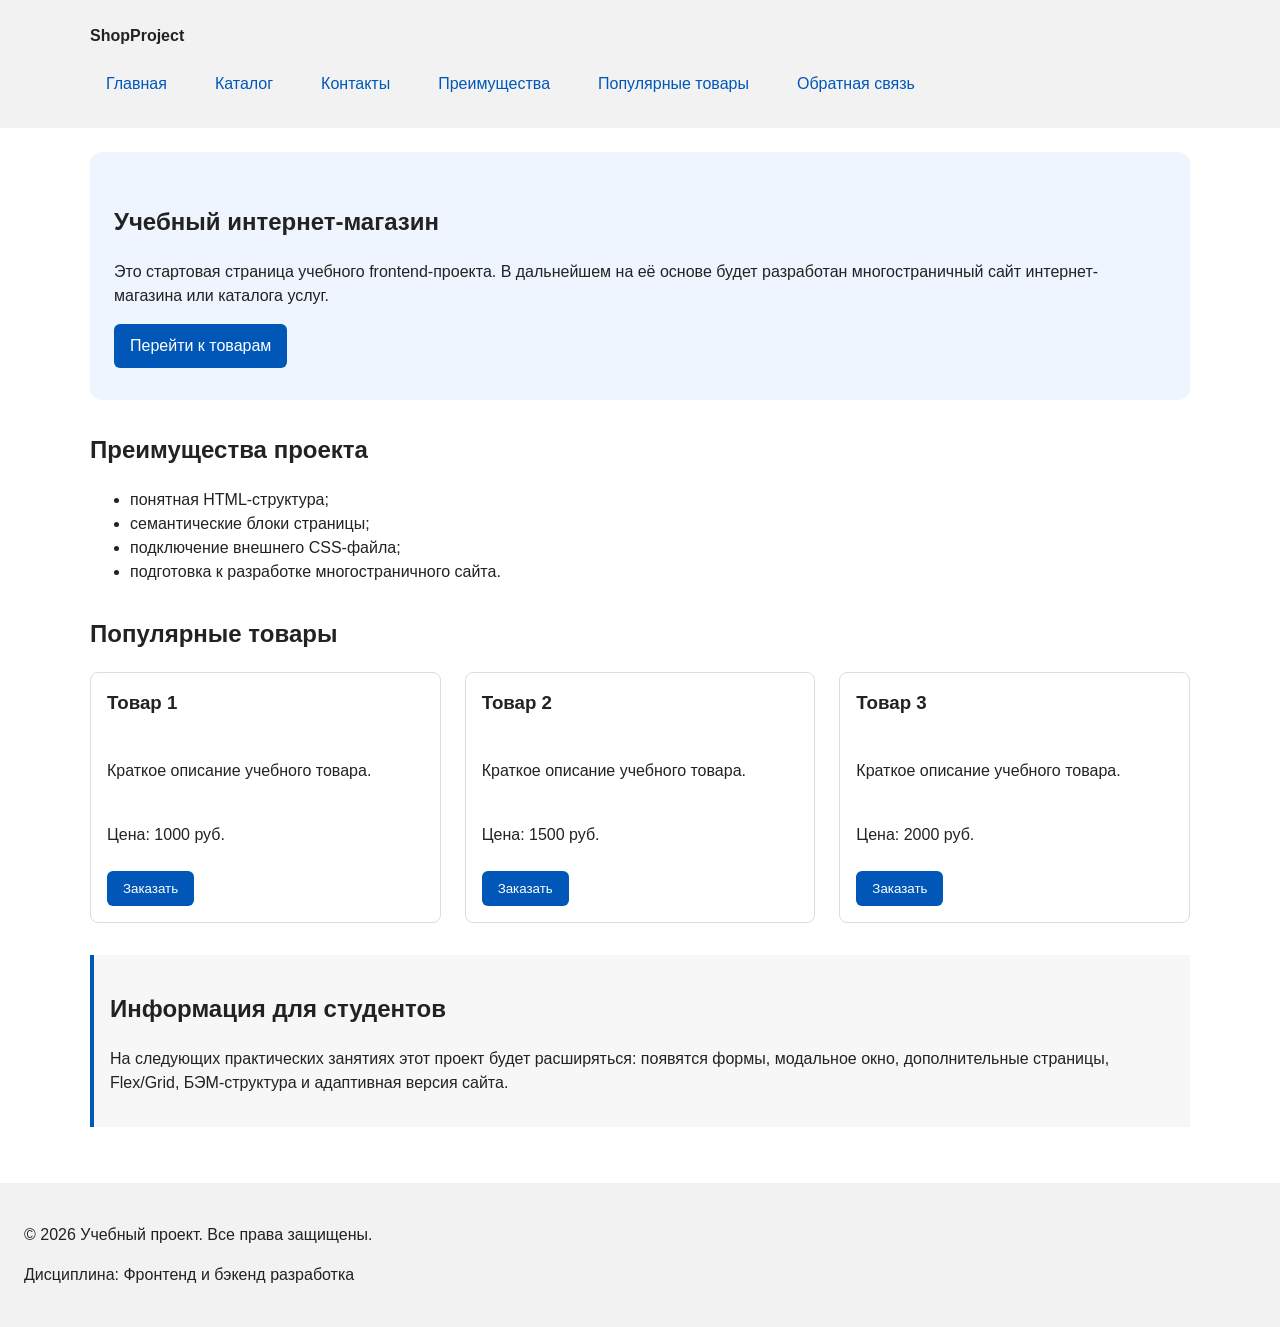
==== commit 88d9db22: "feat: add flex navigation and grid catalog layout" ====
--- a/index.html
+++ b/index.html
@@ -49,24 +49,26 @@
 
     <section class="section" id="popular">
       <h2>Популярные товары</h2>
-      <article class="product-card">
-        <h3>Товар 1</h3>
-        <p>Краткое описание учебного товара.</p>
-        <p>Цена: 1000 руб.</p>
-        <button class="button product-card__button" type="button" data-product="Товар 1">Заказать</button>
-      </article>
-      <article class="product-card">
-        <h3>Товар 2</h3>
-        <p>Краткое описание учебного товара.</p>
-        <p>Цена: 1500 руб.</p>
-        <button class="button product-card__button" type="button" data-product="Товар 2">Заказать</button>
-      </article>
-      <article class="product-card">
-        <h3>Товар 3</h3>
-        <p>Краткое описание учебного товара.</p>
-        <p>Цена: 2000 руб.</p>
-        <button class="button product-card__button" type="button" data-product="Товар 3">Заказать</button>
-      </article>
+      <div class="products-grid">
+        <article class="product-card">
+          <h3>Товар 1</h3>
+          <p>Краткое описание учебного товара.</p>
+          <p>Цена: 1000 руб.</p>
+          <button class="button product-card__button" type="button" data-product="Товар 1">Заказать</button>
+        </article>
+        <article class="product-card">
+          <h3>Товар 2</h3>
+          <p>Краткое описание учебного товара.</p>
+          <p>Цена: 1500 руб.</p>
+          <button class="button product-card__button" type="button" data-product="Товар 2">Заказать</button>
+        </article>
+        <article class="product-card">
+          <h3>Товар 3</h3>
+          <p>Краткое описание учебного товара.</p>
+          <p>Цена: 2000 руб.</p>
+          <button class="button product-card__button" type="button" data-product="Товар 3">Заказать</button>
+        </article>
+      </div>
     </section>
 
     <aside class="aside-info">
--- a/css/style.css
+++ b/css/style.css
@@ -54,6 +54,15 @@
   background-color: var(--color-surface);
 }
 
+html {
+  scroll-behavior: smooth;
+}
+
+:target {
+  outline: 2px dashed var(--color-primary);
+  outline-offset: 4px;
+}
+
 a {
   color: var(--color-primary);
   text-decoration: none;
@@ -81,22 +90,31 @@
 }
 
 .site-nav__list {
+  display: flex;
+  flex-wrap: wrap;
+  gap: var(--space-md);
   padding: 0;
   margin: var(--space-md) 0 0;
   list-style: none;
 }
 
 .site-nav__list li {
-  margin-bottom: var(--space-sm);
+  margin-bottom: 0;
 }
 
 .site-nav__list a {
+  display: inline-block;
+  padding: var(--space-sm) var(--space-md);
   color: var(--color-primary);
   text-decoration: none;
+  border-radius: var(--radius-sm);
+  transition: background-color 0.2s ease, color 0.2s ease;
 }
 
 .site-nav__list a:hover {
-  text-decoration: underline;
+  color: var(--color-white);
+  background-color: var(--color-primary);
+  text-decoration: none;
 }
 
 .hero {
@@ -116,8 +134,17 @@
   margin-top: 0;
 }
 
+.products-grid {
+  display: grid;
+  grid-template-columns: repeat(3, 1fr);
+  gap: var(--space-lg);
+}
+
 .product-card {
-  margin-bottom: var(--space-md);
+  display: flex;
+  flex-direction: column;
+  gap: var(--space-sm);
+  margin-bottom: 0;
   padding: var(--space-md);
   border: 1px solid var(--color-border);
   border-radius: var(--radius-md);
@@ -131,6 +158,11 @@
 
 .product-card h3 {
   margin-top: 0;
+}
+
+.product-card .button {
+  margin-top: auto;
+  align-self: flex-start;
 }
 
 .button {
@@ -142,7 +174,7 @@
   border-radius: var(--radius-sm);
   border: none;
   cursor: pointer;
-  transition: background-color 0.2s ease;
+  transition: background-color 0.2s ease, color 0.2s ease;
 }
 
 .button:hover {
@@ -166,6 +198,72 @@
   padding: var(--space-md);
   border-left: 4px solid var(--color-primary);
   background-color: var(--color-surface-aside);
+}
+
+.catalog-layout {
+  max-width: var(--container-width);
+  margin: 0 auto var(--space-xl);
+  display: grid;
+  grid-template-columns: 260px 1fr;
+  grid-template-areas: "filters products";
+  gap: var(--space-lg);
+}
+
+.catalog-filters {
+  grid-area: filters;
+  padding: var(--space-md);
+  border: 1px solid var(--color-border);
+  border-radius: var(--radius-md);
+  background-color: var(--color-surface-aside);
+}
+
+.catalog-products {
+  grid-area: products;
+}
+
+.filters-form {
+  display: grid;
+  gap: var(--space-md);
+}
+
+.filters-form fieldset {
+  margin: 0;
+  padding: var(--space-md);
+  border: 1px solid var(--color-border);
+  border-radius: var(--radius-sm);
+}
+
+.filters-form legend {
+  font-weight: 700;
+}
+
+.filters-form label {
+  display: block;
+  margin-bottom: var(--space-sm);
+}
+
+.filters-form input[type="number"] {
+  width: 100%;
+  padding: 8px 10px;
+  border: 1px solid var(--color-border);
+  border-radius: var(--radius-sm);
+  font: inherit;
+}
+
+.breadcrumbs {
+  max-width: var(--container-width);
+  margin: 0 auto var(--space-md);
+  font-size: 14px;
+  color: var(--color-muted);
+}
+
+.breadcrumbs a {
+  color: var(--color-primary);
+}
+
+.breadcrumbs span::before {
+  content: " / ";
+  color: var(--color-muted);
 }
 
 .order-dialog {
@@ -237,29 +335,4 @@
   padding: var(--space-md);
   border-left: 4px solid var(--color-success);
   background-color: var(--color-success-bg);
-}
-
-html {
-  scroll-behavior: smooth;
-}
-
-:target {
-  outline: 2px dashed var(--color-primary);
-  outline-offset: 4px;
-}
-
-.breadcrumbs {
-  max-width: var(--container-width);
-  margin: 0 auto var(--space-md);
-  font-size: 14px;
-  color: var(--color-muted);
-}
-
-.breadcrumbs a {
-  color: var(--color-primary);
-}
-
-.breadcrumbs span::before {
-  content: " / ";
-  color: var(--color-muted);
 }
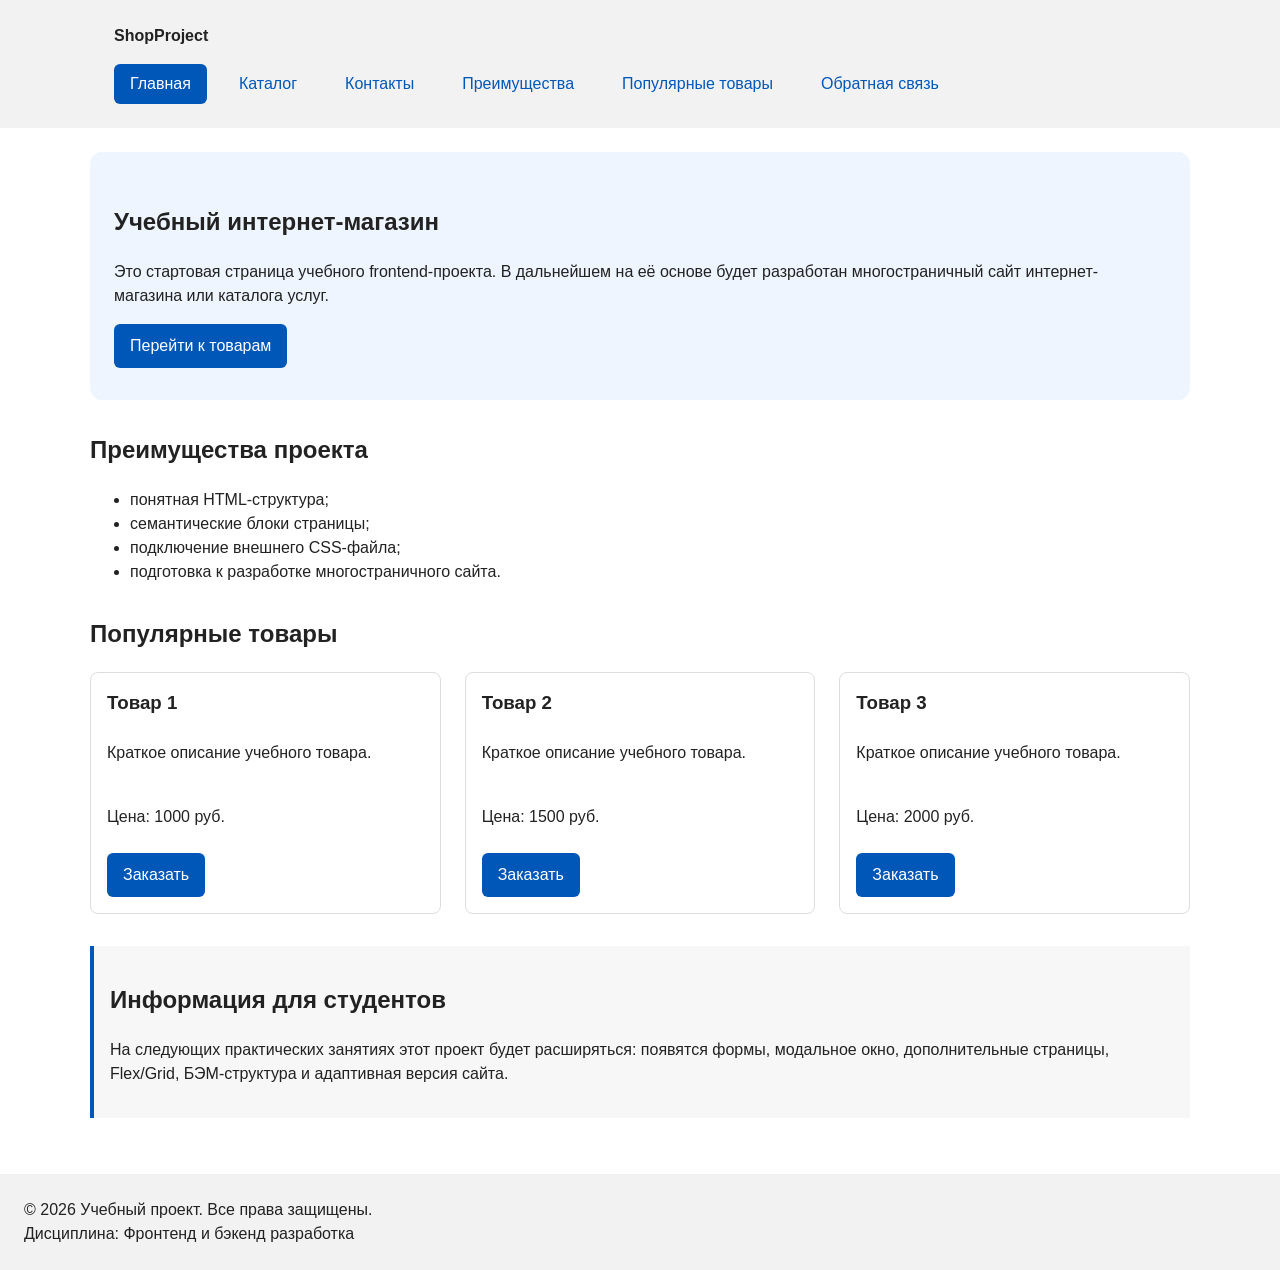
==== commit 998d9360: "refactor: apply BEM naming to CSS classes" ====
--- a/index.html
+++ b/index.html
@@ -3,77 +3,77 @@
 <head>
   <meta charset="UTF-8">
   <meta name="viewport" content="width=device-width, initial-scale=1.0">
-  <meta name="description" content="Стартовая страница учебного интернет-магазина.">
+  <meta name="description" content="Стартовая страница учебного internet-магазина.">
   <title>Главная — Учебный интернет-магазин</title>
   <link rel="stylesheet" href="css/style.css">
   <script src="js/main.js" defer></script>
 </head>
 <body>
 
-  <header>
-    <div class="site-header">
-      <a class="site-logo" href="index.html">ShopProject</a>
+  <header class="site-header">
+    <div class="site-header__inner">
+      <a class="site-header__logo" href="index.html">ShopProject</a>
       <nav class="site-nav" aria-label="Основная навигация">
         <ul class="site-nav__list">
-          <li><a href="index.html">Главная</a></li>
-          <li><a href="catalog.html">Каталог</a></li>
-          <li><a href="contacts.html">Контакты</a></li>
-          <li><a href="index.html#advantages">Преимущества</a></li>
-          <li><a href="index.html#popular">Популярные товары</a></li>
-          <li><a href="index.html#contacts">Обратная связь</a></li>
+          <li class="site-nav__item"><a class="site-nav__link site-nav__link--active" href="index.html">Главная</a></li>
+          <li class="site-nav__item"><a class="site-nav__link" href="catalog.html">Каталог</a></li>
+          <li class="site-nav__item"><a class="site-nav__link" href="contacts.html">Контакты</a></li>
+          <li class="site-nav__item"><a class="site-nav__link" href="index.html#advantages">Преимущества</a></li>
+          <li class="site-nav__item"><a class="site-nav__link" href="index.html#popular">Популярные товары</a></li>
+          <li class="site-nav__item"><a class="site-nav__link" href="index.html#contacts">Обратная связь</a></li>
         </ul>
       </nav>
     </div>
   </header>
 
-  <main>
+  <main class="main-content">
     <section class="hero">
-      <h1>Учебный интернет-магазин</h1>
-      <p>
+      <h1 class="hero__title">Учебный интернет-магазин</h1>
+      <p class="hero__text">
         Это стартовая страница учебного frontend-проекта.
         В дальнейшем на её основе будет разработан многостраничный сайт
         интернет-магазина или каталога услуг.
       </p>
-      <a class="button" href="#popular">Перейти к товарам</a>
+      <a class="button button--primary hero__button" href="#popular">Перейти к товарам</a>
     </section>
 
     <section class="section" id="advantages">
-      <h2>Преимущества проекта</h2>
+      <h2 class="section__title">Преимущества проекта</h2>
       <ul class="advantages-list">
-        <li>понятная HTML-структура;</li>
-        <li>семантические блоки страницы;</li>
-        <li>подключение внешнего CSS-файла;</li>
-        <li>подготовка к разработке многостраничного сайта.</li>
+        <li class="advantages-list__item">понятная HTML-структура;</li>
+        <li class="advantages-list__item">семантические блоки страницы;</li>
+        <li class="advantages-list__item">подключение внешнего CSS-файла;</li>
+        <li class="advantages-list__item">подготовка к разработке многостраничного сайта.</li>
       </ul>
     </section>
 
     <section class="section" id="popular">
-      <h2>Популярные товары</h2>
+      <h2 class="section__title">Популярные товары</h2>
       <div class="products-grid">
         <article class="product-card">
-          <h3>Товар 1</h3>
-          <p>Краткое описание учебного товара.</p>
-          <p>Цена: 1000 руб.</p>
-          <button class="button product-card__button" type="button" data-product="Товар 1">Заказать</button>
+          <h3 class="product-card__title">Товар 1</h3>
+          <p class="product-card__description">Краткое описание учебного товара.</p>
+          <p class="product-card__price">Цена: 1000 руб.</p>
+          <button class="button button--primary product-card__button" type="button" data-product="Товар 1">Заказать</button>
         </article>
         <article class="product-card">
-          <h3>Товар 2</h3>
-          <p>Краткое описание учебного товара.</p>
-          <p>Цена: 1500 руб.</p>
-          <button class="button product-card__button" type="button" data-product="Товар 2">Заказать</button>
+          <h3 class="product-card__title">Товар 2</h3>
+          <p class="product-card__description">Краткое описание учебного товара.</p>
+          <p class="product-card__price">Цена: 1500 руб.</p>
+          <button class="button button--primary product-card__button" type="button" data-product="Товар 2">Заказать</button>
         </article>
         <article class="product-card">
-          <h3>Товар 3</h3>
-          <p>Краткое описание учебного товара.</p>
-          <p>Цена: 2000 руб.</p>
-          <button class="button product-card__button" type="button" data-product="Товар 3">Заказать</button>
+          <h3 class="product-card__title">Товар 3</h3>
+          <p class="product-card__description">Краткое описание учебного товара.</p>
+          <p class="product-card__price">Цена: 2000 руб.</p>
+          <button class="button button--primary product-card__button" type="button" data-product="Товар 3">Заказать</button>
         </article>
       </div>
     </section>
 
     <aside class="aside-info">
-      <h2>Информация для студентов</h2>
-      <p>
+      <h2 class="aside-info__title">Информация для студентов</h2>
+      <p class="aside-info__text">
         На следующих практических занятиях этот проект будет расширяться:
         появятся формы, модальное окно, дополнительные страницы, Flex/Grid,
         БЭМ-структура и адаптивная версия сайта.
@@ -81,40 +81,40 @@
     </aside>
   </main>
 
-  <footer id="contacts">
-    <p>&copy; 2026 Учебный проект. Все права защищены.</p>
-    <p>Дисциплина: Фронтенд и бэкенд разработка</p>
+  <footer class="site-footer" id="contacts">
+    <p class="site-footer__text">&copy; 2026 Учебный проект. Все права защищены.</p>
+    <p class="site-footer__text">Дисциплина: Фронтенд и бэкенд разработка</p>
   </footer>
 
   <dialog class="order-dialog" id="order-dialog" aria-labelledby="order-dialog-title">
-    <h2 id="order-dialog-title">Оформление заявки</h2>
+    <h2 class="order-dialog__title" id="order-dialog-title">Оформление заявки</h2>
     <form class="order-form" id="order-form" action="#" method="post" novalidate>
-      <input id="selected-product" name="selected-product" type="hidden">
+      <input class="order-form__input" id="selected-product" name="selected-product" type="hidden">
       
-      <div class="form-field">
-        <label for="order-name">Имя</label>
-        <input id="order-name" name="name" type="text" placeholder="Введите ваше имя" minlength="2" autocomplete="given-name" required>
+      <div class="order-form__field">
+        <label class="order-form__label" for="order-name">Имя</label>
+        <input class="order-form__input" id="order-name" name="name" type="text" placeholder="Введите ваше имя" minlength="2" autocomplete="given-name" required>
       </div>
 
-      <div class="form-field">
-        <label for="order-email">E-mail</label>
-        <input id="order-email" name="email" type="email" placeholder="example@mail.ru" autocomplete="email" required>
+      <div class="order-form__field">
+        <label class="order-form__label" for="order-email">E-mail</label>
+        <input class="order-form__input" id="order-email" name="email" type="email" placeholder="example@mail.ru" autocomplete="email" required>
       </div>
 
-      <div class="form-field">
-        <label for="order-phone">Телефон</label>
-        <input id="order-phone" name="phone" type="tel" inputmode="tel" placeholder="+7 (900) 000-00-00" pattern="^\+7 \(\d{3}\) \d{3}-\d{2}-\d{2}$" required>
-        <small>Формат: +7 (900) 000-00-00</small>
+      <div class="order-form__field">
+        <label class="order-form__label" for="order-phone">Телефон</label>
+        <input class="order-form__input" id="order-phone" name="phone" type="tel" inputmode="tel" placeholder="+7 (900) 000-00-00" pattern="^\+7 \(\d{3}\) \d{3}-\d{2}-\d{2}$" required>
+        <small class="order-form__help">Формат: +7 (900) 000-00-00</small>
       </div>
 
-      <div class="form-field">
-        <label for="order-date">Дата связи</label>
-        <input id="order-date" name="date" type="date">
+      <div class="order-form__field">
+        <label class="order-form__label" for="order-date">Дата связи</label>
+        <input class="order-form__input" id="order-date" name="date" type="date">
       </div>
 
-      <div class="form-field">
-        <label for="order-topic">Тема заявки</label>
-        <select id="order-topic" name="topic" required>
+      <div class="order-form__field">
+        <label class="order-form__label" for="order-topic">Тема заявки</label>
+        <select class="order-form__select" id="order-topic" name="topic" required>
           <option value="">Выберите тему</option>
           <option value="product">Заказ товара</option>
           <option value="consultation">Консультация</option>
@@ -122,21 +122,21 @@
         </select>
       </div>
 
-      <div class="form-field">
-        <label for="order-comment">Комментарий</label>
-        <textarea id="order-comment" name="comment" rows="4" placeholder="Укажите дополнительную информацию"></textarea>
+      <div class="order-form__field">
+        <label class="order-form__label" for="order-comment">Комментарий</label>
+        <textarea class="order-form__textarea" id="order-comment" name="comment" rows="4" placeholder="Укажите дополнительную информацию"></textarea>
       </div>
 
-      <div class="form-field form-field--checkbox">
-        <label>
-          <input id="order-agreement" name="agreement" type="checkbox" required>
+      <div class="order-form__field order-form__field--checkbox">
+        <label class="order-form__label">
+          <input class="order-form__checkbox" id="order-agreement" name="agreement" type="checkbox" required>
           Я согласен на обработку данных
         </label>
       </div>
 
-      <div class="form-actions">
-        <button type="button" class="button" id="close-order-dialog">Закрыть</button>
-        <button type="submit" class="button">Отправить заявку</button>
+      <div class="order-form__actions">
+        <button type="button" class="button button--secondary" id="close-order-dialog">Закрыть</button>
+        <button type="submit" class="button button--primary">Отправить заявку</button>
       </div>
     </form>
   </dialog>
--- a/css/style.css
+++ b/css/style.css
@@ -40,20 +40,6 @@
   background-color: var(--color-bg);
 }
 
-header,
-main,
-footer {
-  padding: var(--space-lg);
-}
-
-header {
-  background-color: var(--color-surface);
-}
-
-footer {
-  background-color: var(--color-surface);
-}
-
 html {
   scroll-behavior: smooth;
 }
@@ -63,30 +49,20 @@
   outline-offset: 4px;
 }
 
-a {
-  color: var(--color-primary);
+.site-header {
+  background-color: var(--color-surface);
+}
+
+.site-header__inner {
+  max-width: var(--container-width);
+  margin: 0 auto;
+  padding: var(--space-lg);
+}
+
+.site-header__logo {
+  font-weight: 700;
+  color: var(--color-text);
   text-decoration: none;
-}
-
-a:hover {
-  color: var(--color-primary-dark);
-  text-decoration: underline;
-}
-
-a:focus-visible {
-  outline: 2px solid var(--color-primary);
-  outline-offset: 3px;
-}
-
-.site-header {
-  max-width: var(--container-width);
-  margin: 0 auto;
-}
-
-.site-logo {
-  font-weight: bold;
-  text-decoration: none;
-  color: var(--color-text);
 }
 
 .site-nav__list {
@@ -98,11 +74,7 @@
   list-style: none;
 }
 
-.site-nav__list li {
-  margin-bottom: 0;
-}
-
-.site-nav__list a {
+.site-nav__link {
   display: inline-block;
   padding: var(--space-sm) var(--space-md);
   color: var(--color-primary);
@@ -111,10 +83,24 @@
   transition: background-color 0.2s ease, color 0.2s ease;
 }
 
-.site-nav__list a:hover {
+.site-nav__link:hover {
   color: var(--color-white);
   background-color: var(--color-primary);
   text-decoration: none;
+}
+
+.site-nav__link:focus-visible {
+  outline: 2px solid var(--color-primary);
+  outline-offset: 3px;
+}
+
+.site-nav__link--active {
+  color: var(--color-white);
+  background-color: var(--color-primary);
+}
+
+.main-content {
+  padding: var(--space-lg);
 }
 
 .hero {
@@ -130,7 +116,7 @@
   margin: 0 auto var(--space-xl);
 }
 
-.section h2 {
+.section__title {
   margin-top: 0;
 }
 
@@ -144,7 +130,6 @@
   display: flex;
   flex-direction: column;
   gap: var(--space-sm);
-  margin-bottom: 0;
   padding: var(--space-md);
   border: 1px solid var(--color-border);
   border-radius: var(--radius-md);
@@ -156,11 +141,11 @@
   border-color: var(--color-primary);
 }
 
-.product-card h3 {
-  margin-top: 0;
-}
-
-.product-card .button {
+.product-card__title {
+  margin: 0;
+}
+
+.product-card__button {
   margin-top: auto;
   align-self: flex-start;
 }
@@ -168,8 +153,7 @@
 .button {
   display: inline-block;
   padding: 10px var(--space-md);
-  color: var(--color-white);
-  background-color: var(--color-primary);
+  font: inherit;
   text-decoration: none;
   border-radius: var(--radius-sm);
   border: none;
@@ -177,9 +161,25 @@
   transition: background-color 0.2s ease, color 0.2s ease;
 }
 
-.button:hover {
+.button--primary {
+  color: var(--color-white);
+  background-color: var(--color-primary);
+}
+
+.button--primary:hover {
   background-color: var(--color-primary-dark);
   color: var(--color-white);
+}
+
+.button--secondary {
+  color: var(--color-primary);
+  background-color: transparent;
+  border: 1px solid var(--color-primary);
+}
+
+.button--secondary:hover {
+  color: var(--color-white);
+  background-color: var(--color-primary);
 }
 
 .button:focus-visible {
@@ -226,23 +226,23 @@
   gap: var(--space-md);
 }
 
-.filters-form fieldset {
+.filters-form__fieldset {
   margin: 0;
   padding: var(--space-md);
   border: 1px solid var(--color-border);
   border-radius: var(--radius-sm);
 }
 
-.filters-form legend {
+.filters-form__legend {
   font-weight: 700;
 }
 
-.filters-form label {
+.filters-form__label {
   display: block;
   margin-bottom: var(--space-sm);
 }
 
-.filters-form input[type="number"] {
+.filters-form__input {
   width: 100%;
   padding: 8px 10px;
   border: 1px solid var(--color-border);
@@ -257,13 +257,22 @@
   color: var(--color-muted);
 }
 
-.breadcrumbs a {
+.breadcrumbs__link {
   color: var(--color-primary);
 }
 
-.breadcrumbs span::before {
+.breadcrumbs__current::before {
   content: " / ";
   color: var(--color-muted);
+}
+
+.site-footer {
+  background-color: var(--color-surface);
+  padding: var(--space-lg);
+}
+
+.site-footer__text {
+  margin: 0;
 }
 
 .order-dialog {
@@ -277,18 +286,22 @@
   background-color: rgba(0, 0, 0, 0.5);
 }
 
-.form-field {
+.order-dialog__title {
+  margin-top: 0;
+}
+
+.order-form__field {
   margin-bottom: var(--space-md);
 }
 
-.form-field label {
+.order-form__label {
   display: block;
   margin-bottom: var(--space-xs);
 }
 
-.form-field input,
-.form-field select,
-.form-field textarea {
+.order-form__input,
+.order-form__select,
+.order-form__textarea {
   width: 100%;
   padding: 10px 12px;
   border: 1px solid var(--color-border-input);
@@ -296,25 +309,25 @@
   font: inherit;
 }
 
-.form-field input[type="checkbox"] {
+.order-form__checkbox {
   width: auto;
 }
 
-.form-field small {
+.order-form__help {
   display: block;
   margin-top: var(--space-xs);
   color: var(--color-muted);
 }
 
-.form-field input:hover,
-.form-field select:hover,
-.form-field textarea:hover {
+.order-form__input:hover,
+.order-form__select:hover,
+.order-form__textarea:hover {
   border-color: var(--color-primary);
 }
 
-.form-field input:focus-visible,
-.form-field select:focus-visible,
-.form-field textarea:focus-visible {
+.order-form__input:focus-visible,
+.order-form__select:focus-visible,
+.order-form__textarea:focus-visible {
   outline: 2px solid var(--color-primary);
   outline-offset: 2px;
 }
@@ -323,7 +336,7 @@
   border-color: var(--color-danger);
 }
 
-.form-actions {
+.order-form__actions {
   display: flex;
   gap: var(--space-sm);
   margin-top: var(--space-lg);
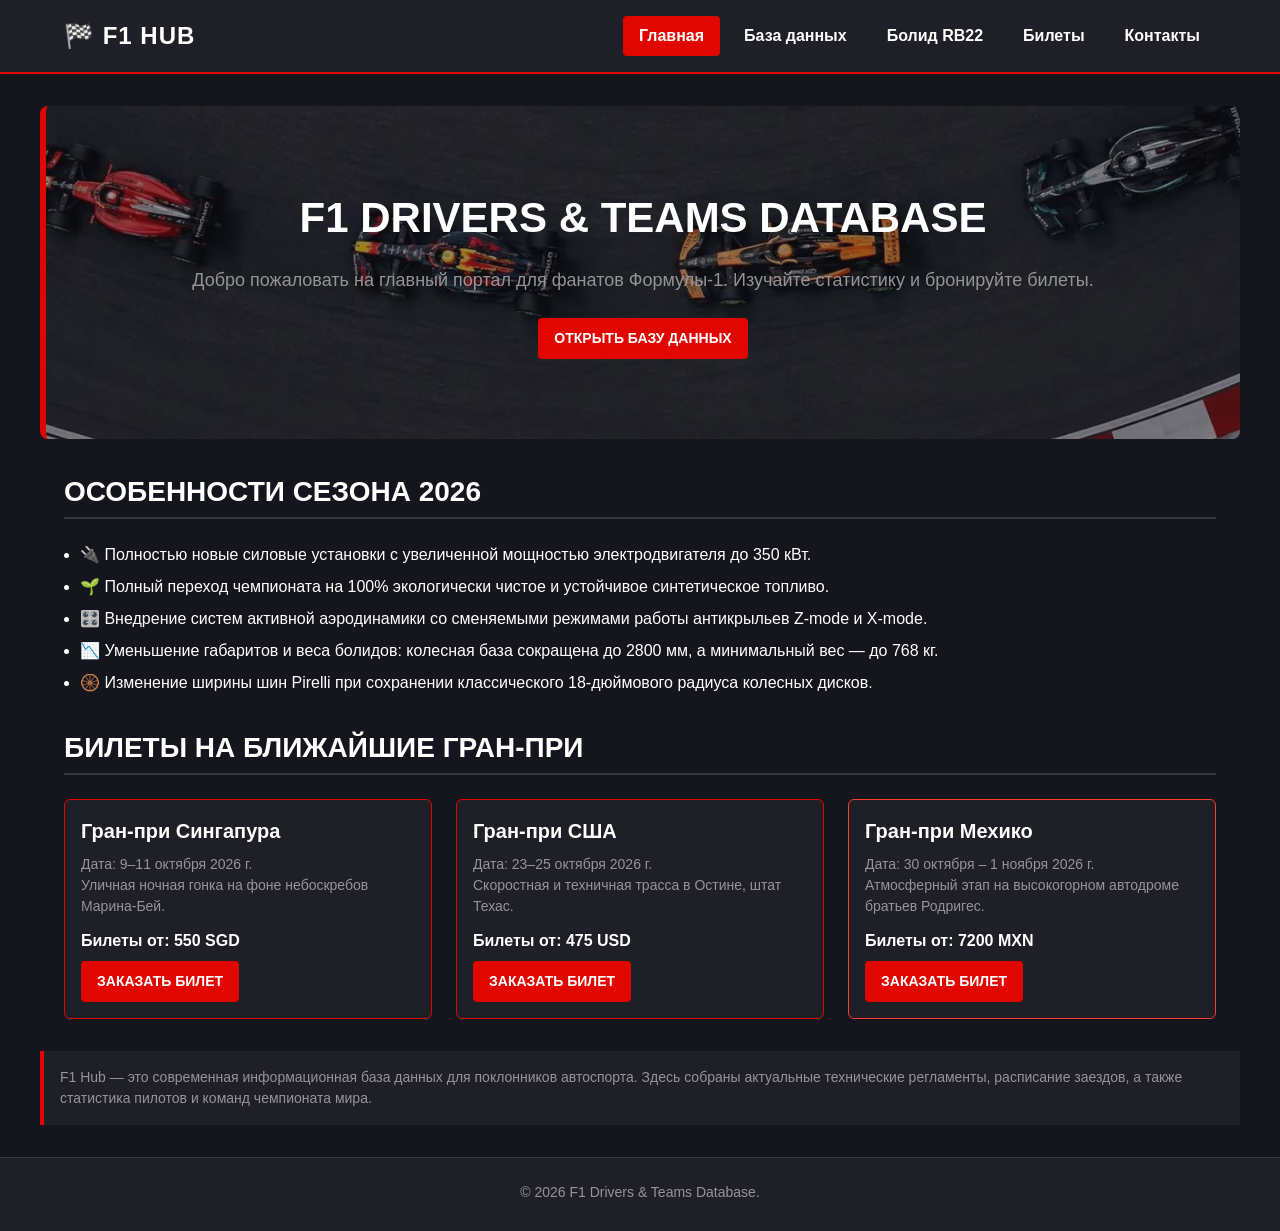
==== commit 26ab0392: "Add all 5 pages, styles, images and readme for F1 project" ====
--- a/index.html
+++ b/index.html
@@ -3,8 +3,8 @@
 <head>
   <meta charset="UTF-8">
   <meta name="viewport" content="width=device-width, initial-scale=1.0">
-  <meta name="description" content="Стартовая страница учебного internet-магазина.">
-  <title>Главная — Учебный интернет-магазин</title>
+  <meta name="description" content="Главный портал для фанатов Формулы-1. База данных пилотов, команд и заказ билетов.">
+  <title>F1 Drivers & Teams Database</title>
   <link rel="stylesheet" href="css/style.css">
   <script src="js/main.js" defer></script>
 </head>
@@ -12,136 +12,122 @@
 
   <header class="site-header">
     <div class="site-header__inner">
-      <a class="site-header__logo" href="index.html">ShopProject</a>
+      <a class="site-header__logo" href="index.html">🏁 F1 Hub</a>
       <nav class="site-nav" aria-label="Основная навигация">
         <ul class="site-nav__list">
-          <li class="site-nav__item"><a class="site-nav__link site-nav__link--active" href="index.html">Главная</a></li>
-          <li class="site-nav__item"><a class="site-nav__link" href="catalog.html">Каталог</a></li>
-          <li class="site-nav__item"><a class="site-nav__link" href="contacts.html">Контакты</a></li>
-          <li class="site-nav__item"><a class="site-nav__link" href="index.html#advantages">Преимущества</a></li>
-          <li class="site-nav__item"><a class="site-nav__link" href="index.html#popular">Популярные товары</a></li>
-          <li class="site-nav__item"><a class="site-nav__link" href="index.html#contacts">Обратная связь</a></li>
+          <li class="site-nav__item">
+            <a class="site-nav__link site-nav__link--active" href="index.html">Главная</a>
+          </li>
+          <li class="site-nav__item">
+            <a class="site-nav__link" href="catalog.html">База данных</a>
+          </li>
+          <li class="site-nav__item">
+            <a class="site-nav__link" href="product.html">Болид RB22</a>
+          </li>
+          <li class="site-nav__item">
+            <a class="site-nav__link" href="order.html">Билеты</a>
+          </li>
+          <li class="site-nav__item">
+            <a class="site-nav__link" href="contacts.html">Контакты</a>
+          </li>
         </ul>
       </nav>
     </div>
   </header>
 
-  <main class="main-content">
-    <section class="hero">
-      <h1 class="hero__title">Учебный интернет-магазин</h1>
-      <p class="hero__text">
-        Это стартовая страница учебного frontend-проекта.
-        В дальнейшем на её основе будет разработан многостраничный сайт
-        интернет-магазина или каталога услуг.
-      </p>
-      <a class="button button--primary hero__button" href="#popular">Перейти к товарам</a>
+  <main>
+    
+    <section class="f1-hero">
+      <h1 class="f1-hero__title">F1 Drivers & Teams Database</h1>
+      <p class="f1-hero__subtitle">Добро пожаловать на главный портал для фанатов Формулы-1. Изучайте статистику и бронируйте билеты.</p>
+      <a class="button button--primary" href="catalog.html">Открыть базу данных</a>
     </section>
 
-    <section class="section" id="advantages">
-      <h2 class="section__title">Преимущества проекта</h2>
+        <section class="section" id="features">
+      <h2 class="section__title">Особенности сезона 2026</h2>
       <ul class="advantages-list">
-        <li class="advantages-list__item">понятная HTML-структура;</li>
-        <li class="advantages-list__item">семантические блоки страницы;</li>
-        <li class="advantages-list__item">подключение внешнего CSS-файла;</li>
-        <li class="advantages-list__item">подготовка к разработке многостраничного сайта.</li>
+        <li class="advantages-list__item">🔌 Полностью новые силовые установки с увеличенной мощностью электродвигателя до 350 кВт.</li>
+        <li class="advantages-list__item">🌱 Полный переход чемпионата на 100% экологически чистое и устойчивое синтетическое топливо.</li>
+        <li class="advantages-list__item">🎛️ Внедрение систем активной аэродинамики со сменяемыми режимами работы антикрыльев Z-mode и X-mode.</li>
+        <li class="advantages-list__item">📉 Уменьшение габаритов и веса болидов: колесная база сокращена до 2800 мм, а минимальный вес — до 768 кг.</li>
+        <li class="advantages-list__item">🛞 Изменение ширины шин Pirelli при сохранении классического 18-дюймового радиуса колесных дисков.</li>
       </ul>
     </section>
 
-    <section class="section" id="popular">
-      <h2 class="section__title">Популярные товары</h2>
+
+               <section class="section" id="popular">
+      <h2 class="section__title">Билеты на ближайшие Гран-при</h2>
+      
       <div class="products-grid">
-        <article class="product-card">
-          <h3 class="product-card__title">Товар 1</h3>
-          <p class="product-card__description">Краткое описание учебного товара.</p>
-          <p class="product-card__price">Цена: 1000 руб.</p>
-          <button class="button button--primary product-card__button" type="button" data-product="Товар 1">Заказать</button>
+        
+        <article class="product-card product-card--featured">
+          <h3 class="product-card__title">Гран-при Сингапура</h3>
+          <p class="product-card__description">Дата: 9–11 октября 2026 г.<br>Уличная ночная гонка на фоне небоскребов Марина-Бей.</p>
+          <p class="product-card__price">Билеты от: 550 SGD</p>
+          <button class="button button--primary product-card__button" type="button" data-product="Билет на Гран-при Сингапура">Заказать билет</button>
         </article>
-        <article class="product-card">
-          <h3 class="product-card__title">Товар 2</h3>
-          <p class="product-card__description">Краткое описание учебного товара.</p>
-          <p class="product-card__price">Цена: 1500 руб.</p>
-          <button class="button button--primary product-card__button" type="button" data-product="Товар 2">Заказать</button>
+
+        <article class="product-card product-card--featured">
+          <h3 class="product-card__title">Гран-при США</h3>
+          <p class="product-card__description">Дата: 23–25 октября 2026 г.<br>Скоростная и техничная трасса в Остине, штат Техас.</p>
+          <p class="product-card__price">Билеты от: 475 USD</p>
+          <button class="button button--primary product-card__button" type="button" data-product="Билет на Гран-при США">Заказать билет</button>
         </article>
-        <article class="product-card">
-          <h3 class="product-card__title">Товар 3</h3>
-          <p class="product-card__description">Краткое описание учебного товара.</p>
-          <p class="product-card__price">Цена: 2000 руб.</p>
-          <button class="button button--primary product-card__button" type="button" data-product="Товар 3">Заказать</button>
+
+        <article class="product-card product-card--discount">
+          <h3 class="product-card__title">Гран-при Мехико</h3>
+          <p class="product-card__description">Дата: 30 октября – 1 ноября 2026 г.<br>Атмосферный этап на высокогорном автодроме братьев Родригес.</p>
+          <p class="product-card__price">Билеты от: 7200 MXN</p>
+          <button class="button button--primary product-card__button" type="button" data-product="Билет на Гран-при Мехико">Заказать билет</button>
         </article>
+
       </div>
     </section>
 
-    <aside class="aside-info">
-      <h2 class="aside-info__title">Информация для студентов</h2>
+        <aside class="aside-info">
       <p class="aside-info__text">
-        На следующих практических занятиях этот проект будет расширяться:
-        появятся формы, модальное окно, дополнительные страницы, Flex/Grid,
-        БЭМ-структура и адаптивная версия сайта.
+        F1 Hub — это современная информационная база данных для поклонников автоспорта. Здесь собраны актуальные технические регламенты, расписание заездов, а также статистика пилотов и команд чемпионата мира.
       </p>
     </aside>
+
   </main>
 
-  <footer class="site-footer" id="contacts">
-    <p class="site-footer__text">&copy; 2026 Учебный проект. Все права защищены.</p>
-    <p class="site-footer__text">Дисциплина: Фронтенд и бэкенд разработка</p>
-  </footer>
-
   <dialog class="order-dialog" id="order-dialog" aria-labelledby="order-dialog-title">
-    <h2 class="order-dialog__title" id="order-dialog-title">Оформление заявки</h2>
+    <h2 class="order-dialog__title" id="order-dialog-title">Бронирование билетов</h2>
     <form class="order-form" id="order-form" action="#" method="post" novalidate>
-      <input class="order-form__input" id="selected-product" name="selected-product" type="hidden">
-      
+      <input id="selected-product" name="selected-item" type="hidden">
       <div class="order-form__field">
         <label class="order-form__label" for="order-name">Имя</label>
-        <input class="order-form__input" id="order-name" name="name" type="text" placeholder="Введите ваше имя" minlength="2" autocomplete="given-name" required>
+        <input class="order-form__input" id="order-name" name="name" type="text" placeholder="Ваше имя" required minlength="2">
       </div>
-
       <div class="order-form__field">
         <label class="order-form__label" for="order-email">E-mail</label>
-        <input class="order-form__input" id="order-email" name="email" type="email" placeholder="example@mail.ru" autocomplete="email" required>
+        <input class="order-form__input" id="order-email" name="email" type="email" placeholder="example@mail.ru" required>
       </div>
-
       <div class="order-form__field">
         <label class="order-form__label" for="order-phone">Телефон</label>
-        <input class="order-form__input" id="order-phone" name="phone" type="tel" inputmode="tel" placeholder="+7 (900) 000-00-00" pattern="^\+7 \(\d{3}\) \d{3}-\d{2}-\d{2}$" required>
-        <small class="order-form__help">Формат: +7 (900) 000-00-00</small>
+        <input class="order-form__input" id="order-phone" name="phone" type="tel" placeholder="+7 (900) 000-00-00" required>
       </div>
-
-      <div class="order-form__field">
-        <label class="order-form__label" for="order-date">Дата связи</label>
-        <input class="order-form__input" id="order-date" name="date" type="date">
-      </div>
-
-      <div class="order-form__field">
-        <label class="order-form__label" for="order-topic">Тема заявки</label>
-        <select class="order-form__select" id="order-topic" name="topic" required>
-          <option value="">Выберите тему</option>
-          <option value="product">Заказ товара</option>
-          <option value="consultation">Консультация</option>
-          <option value="delivery">Доставка</option>
-        </select>
-      </div>
-
-      <div class="order-form__field">
-        <label class="order-form__label" for="order-comment">Комментарий</label>
-        <textarea class="order-form__textarea" id="order-comment" name="comment" rows="4" placeholder="Укажите дополнительную информацию"></textarea>
-      </div>
-
-      <div class="order-form__field order-form__field--checkbox">
-        <label class="order-form__label">
-          <input class="order-form__checkbox" id="order-agreement" name="agreement" type="checkbox" required>
-          Я согласен на обработку данных
+      <div class="order-form__field form-field--checkbox">
+        <label>
+          <input id="order-agreement" name="agreement" type="checkbox" required>
+          Я согласен с условиями
         </label>
       </div>
-
       <div class="order-form__actions">
-        <button type="button" class="button button--secondary" id="close-order-dialog">Закрыть</button>
-        <button type="submit" class="button button--primary">Отправить заявку</button>
+        <button class="button button--secondary" type="button" id="close-order-dialog">Закрыть</button>
+        <button class="button button--primary" type="submit">Отправить 🏁</button>
       </div>
     </form>
   </dialog>
 
-  <p class="success-message" id="success-message" hidden>Форма успешно отправлена!</p>
+  <p class="success-message" id="success-message" hidden>
+    Заявка принята! До встречи на автодроме!
+  </p>
+
+  <footer class="site-footer">
+    <p class="site-footer__copy">&copy; 2026 F1 Drivers & Teams Database.</p>
+  </footer>
 
 </body>
-</html>+</html>
--- a/css/style.css
+++ b/css/style.css
@@ -1,19 +1,16 @@
 :root {
-  --color-bg: #ffffff;
-  --color-text: #222222;
-  --color-muted: #666666;
-  --color-primary: #0057b8;
-  --color-primary-dark: #003f86;
-  --color-border: #dddddd;
-  --color-border-input: #cccccc;
-  --color-surface: #f2f2f2;
-  --color-surface-card: #ffffff;
-  --color-surface-accent: #eef5ff;
-  --color-surface-aside: #f7f7f7;
-  --color-danger: #b00020;
-  --color-success: #168a2f;
-  --color-success-bg: #eefaf0;
-  --color-white: #ffffff;
+  --color-bg: #15151E;
+  --color-text: #FFFFFF;
+  --color-muted: #949498;
+  --color-primary: #E10600;
+  --color-primary-dark: #B00500;
+  --color-border: #38383F;
+  --color-surface: #1F1F27;
+  --color-surface-accent: #2A2A35;
+  --color-danger: #FF3B30;
+  --color-success: #00D166;
+  --color-success-bg: #102A1E;
+  --color-white: #FFFFFF;
 
   --space-xs: 4px;
   --space-sm: 8px;
@@ -21,11 +18,11 @@
   --space-lg: 24px;
   --space-xl: 32px;
 
-  --radius-sm: 6px;
-  --radius-md: 8px;
-  --radius-lg: 12px;
-
-  --container-width: 1100px;
+  --radius-sm: 4px;
+  --radius-md: 6px;
+  --radius-lg: 8px;
+
+  --container-width: 1200px;
 }
 
 * {
@@ -34,7 +31,7 @@
 
 body {
   margin: 0;
-  font-family: Arial, sans-serif;
+  font-family: 'Arial', sans-serif;
   line-height: 1.5;
   color: var(--color-text);
   background-color: var(--color-bg);
@@ -44,54 +41,60 @@
   scroll-behavior: smooth;
 }
 
-:target {
-  outline: 2px dashed var(--color-primary);
-  outline-offset: 4px;
-}
-
 .site-header {
   background-color: var(--color-surface);
+  border-bottom: 2px solid var(--color-primary);
+  position: sticky;
+  top: 0;
+  z-index: 100;
 }
 
 .site-header__inner {
   max-width: var(--container-width);
   margin: 0 auto;
-  padding: var(--space-lg);
+  padding: var(--space-md) var(--space-lg);
+  display: flex;
+  justify-content: space-between;
+  align-items: center;
+  flex-wrap: wrap;
 }
 
 .site-header__logo {
-  font-weight: 700;
+  font-size: 24px;
+  font-weight: 900;
   color: var(--color-text);
   text-decoration: none;
+  text-transform: uppercase;
+  letter-spacing: 1px;
 }
 
 .site-nav__list {
   display: flex;
   flex-wrap: wrap;
-  gap: var(--space-md);
+  gap: var(--space-sm);
   padding: 0;
-  margin: var(--space-md) 0 0;
+  margin: 0;
   list-style: none;
 }
 
 .site-nav__link {
   display: inline-block;
   padding: var(--space-sm) var(--space-md);
-  color: var(--color-primary);
+  color: var(--color-text);
   text-decoration: none;
+  font-weight: 700;
   border-radius: var(--radius-sm);
-  transition: background-color 0.2s ease, color 0.2s ease;
+  transition: background-color 0.2s, color 0.2s;
 }
 
 .site-nav__link:hover {
   color: var(--color-white);
   background-color: var(--color-primary);
-  text-decoration: none;
 }
 
 .site-nav__link:focus-visible {
   outline: 2px solid var(--color-primary);
-  outline-offset: 3px;
+  outline-offset: 2px;
 }
 
 .site-nav__link--active {
@@ -99,25 +102,54 @@
   background-color: var(--color-primary);
 }
 
-.main-content {
-  padding: var(--space-lg);
-}
-
-.hero {
-  max-width: var(--container-width);
-  margin: 0 auto var(--space-xl);
+.f1-hero {
+  max-width: var(--container-width);
+  margin: var(--space-xl) auto;
   padding: var(--space-xl) var(--space-lg);
   background-color: var(--color-surface-accent);
   border-radius: var(--radius-lg);
+  text-align: center;
+  border-left: 6px solid var(--color-primary);
+}
+
+.f1-hero__title {
+  font-size: 42px;
+  font-weight: 900;
+  margin-top: 0;
+  margin-bottom: var(--space-sm);
+  text-transform: uppercase;
+}
+
+.f1-hero__subtitle {
+  font-size: 18px;
+  color: var(--color-muted);
+  margin-bottom: var(--space-lg);
 }
 
 .section {
   max-width: var(--container-width);
   margin: 0 auto var(--space-xl);
+  padding: 0 var(--space-lg);
 }
 
 .section__title {
+  font-size: 28px;
+  font-weight: 800;
   margin-top: 0;
+  margin-bottom: var(--space-lg);
+  text-transform: uppercase;
+  border-bottom: 2px solid var(--color-border);
+  padding-bottom: var(--space-xs);
+}
+
+.advantages-list {
+  padding-left: var(--space-md);
+  margin: 0;
+}
+
+.advantages-list__item {
+  font-size: 16px;
+  margin-bottom: var(--space-sm);
 }
 
 .products-grid {
@@ -127,22 +159,63 @@
 }
 
 .product-card {
+  position: relative;
   display: flex;
   flex-direction: column;
   gap: var(--space-sm);
   padding: var(--space-md);
   border: 1px solid var(--color-border);
   border-radius: var(--radius-md);
-  background-color: var(--color-surface-card);
-  transition: border-color 0.2s ease;
+  background-color: var(--color-surface);
+  transition: border-color 0.2s, transform 0.2s;
 }
 
 .product-card:hover {
   border-color: var(--color-primary);
+  transform: translateY(-2px);
+}
+
+.product-card--featured {
+  border-color: var(--color-primary);
+}
+
+.product-card--discount {
+  border-color: var(--color-danger);
+}
+
+.product-card__badge {
+  position: absolute;
+  top: var(--space-sm);
+  right: var(--space-sm);
+  padding: var(--space-xs) var(--space-sm);
+  font-size: 12px;
+  font-weight: 700;
+  color: var(--color-white);
+  background-color: var(--color-primary);
+  border-radius: var(--radius-sm);
+  text-transform: uppercase;
+}
+
+.product-card__badge--danger {
+  background-color: var(--color-danger);
 }
 
 .product-card__title {
   margin: 0;
+  font-size: 20px;
+  font-weight: 700;
+}
+
+.product-card__description {
+  margin: 0;
+  color: var(--color-muted);
+  font-size: 14px;
+}
+
+.product-card__price {
+  margin: var(--space-xs) 0 0;
+  font-weight: 700;
+  font-size: 16px;
 }
 
 .product-card__button {
@@ -154,11 +227,14 @@
   display: inline-block;
   padding: 10px var(--space-md);
   font: inherit;
+  font-weight: 700;
   text-decoration: none;
+  border: none;
   border-radius: var(--radius-sm);
-  border: none;
   cursor: pointer;
-  transition: background-color 0.2s ease, color 0.2s ease;
+  text-transform: uppercase;
+  font-size: 14px;
+  transition: background-color 0.2s, color 0.2s;
 }
 
 .button--primary {
@@ -168,18 +244,16 @@
 
 .button--primary:hover {
   background-color: var(--color-primary-dark);
-  color: var(--color-white);
 }
 
 .button--secondary {
-  color: var(--color-primary);
+  color: var(--color-text);
   background-color: transparent;
-  border: 1px solid var(--color-primary);
+  border: 1px solid var(--color-border);
 }
 
 .button--secondary:hover {
-  color: var(--color-white);
-  background-color: var(--color-primary);
+  background-color: var(--color-border);
 }
 
 .button:focus-visible {
@@ -188,7 +262,7 @@
 }
 
 .button:disabled {
-  opacity: 0.6;
+  opacity: 0.5;
   cursor: not-allowed;
 }
 
@@ -197,97 +271,39 @@
   margin: 0 auto var(--space-xl);
   padding: var(--space-md);
   border-left: 4px solid var(--color-primary);
-  background-color: var(--color-surface-aside);
-}
-
-.catalog-layout {
-  max-width: var(--container-width);
-  margin: 0 auto var(--space-xl);
-  display: grid;
-  grid-template-columns: 260px 1fr;
-  grid-template-areas: "filters products";
-  gap: var(--space-lg);
-}
-
-.catalog-filters {
-  grid-area: filters;
-  padding: var(--space-md);
-  border: 1px solid var(--color-border);
-  border-radius: var(--radius-md);
-  background-color: var(--color-surface-aside);
-}
-
-.catalog-products {
-  grid-area: products;
-}
-
-.filters-form {
-  display: grid;
-  gap: var(--space-md);
-}
-
-.filters-form__fieldset {
-  margin: 0;
-  padding: var(--space-md);
-  border: 1px solid var(--color-border);
-  border-radius: var(--radius-sm);
-}
-
-.filters-form__legend {
-  font-weight: 700;
-}
-
-.filters-form__label {
-  display: block;
-  margin-bottom: var(--space-sm);
-}
-
-.filters-form__input {
-  width: 100%;
-  padding: 8px 10px;
-  border: 1px solid var(--color-border);
-  border-radius: var(--radius-sm);
-  font: inherit;
-}
-
-.breadcrumbs {
-  max-width: var(--container-width);
-  margin: 0 auto var(--space-md);
-  font-size: 14px;
-  color: var(--color-muted);
-}
-
-.breadcrumbs__link {
-  color: var(--color-primary);
-}
-
-.breadcrumbs__current::before {
-  content: " / ";
-  color: var(--color-muted);
-}
-
-.site-footer {
-  background-color: var(--color-surface);
+  background-color: var(--color-surface);
+}
+
+.aside-info__title {
+  margin-top: 0;
+  margin-bottom: var(--space-xs);
+  font-size: 18px;
+}
+
+.aside-info__text {
+  margin: 0;
+  color: var(--color-muted);
+  font-size: 14px;
+}
+
+.order-dialog {
+  width: min(100% - 32px, 500px);
   padding: var(--space-lg);
-}
-
-.site-footer__text {
-  margin: 0;
-}
-
-.order-dialog {
-  width: min(100% - var(--space-xl), 560px);
-  padding: var(--space-lg);
-  border: none;
+  border: 1px solid var(--color-border);
   border-radius: var(--radius-lg);
+  background-color: var(--color-surface);
+  color: var(--color-text);
 }
 
 .order-dialog::backdrop {
-  background-color: rgba(0, 0, 0, 0.5);
+  background-color: rgba(0, 0, 0, 0.7);
 }
 
 .order-dialog__title {
   margin-top: 0;
+  margin-bottom: var(--space-md);
+  text-transform: uppercase;
+  font-weight: 800;
 }
 
 .order-form__field {
@@ -297,55 +313,315 @@
 .order-form__label {
   display: block;
   margin-bottom: var(--space-xs);
-}
-
-.order-form__input,
-.order-form__select,
-.order-form__textarea {
+  font-size: 14px;
+  font-weight: 700;
+}
+
+.order-form__input {
   width: 100%;
-  padding: 10px 12px;
-  border: 1px solid var(--color-border-input);
+  padding: 10px var(--space-sm);
+  border: 1px solid var(--color-border);
   border-radius: var(--radius-sm);
+  background-color: var(--color-bg);
+  color: var(--color-text);
   font: inherit;
 }
 
-.order-form__checkbox {
-  width: auto;
-}
-
-.order-form__help {
-  display: block;
-  margin-top: var(--space-xs);
-  color: var(--color-muted);
-}
-
-.order-form__input:hover,
-.order-form__select:hover,
-.order-form__textarea:hover {
+.order-form__input:hover {
   border-color: var(--color-primary);
 }
 
-.order-form__input:focus-visible,
-.order-form__select:focus-visible,
-.order-form__textarea:focus-visible {
+.order-form__input:focus-visible {
   outline: 2px solid var(--color-primary);
   outline-offset: 2px;
 }
 
+.form-field--checkbox label {
+  display: flex;
+  align-items: center;
+  gap: var(--space-sm);
+  font-size: 14px;
+  cursor: pointer;
+}
+
+.order-form__actions {
+  display: flex;
+  gap: var(--space-md);
+  margin-top: var(--space-lg);
+}
+
 [aria-invalid="true"] {
   border-color: var(--color-danger);
 }
 
-.order-form__actions {
-  display: flex;
-  gap: var(--space-sm);
-  margin-top: var(--space-lg);
-}
-
 .success-message {
   max-width: var(--container-width);
-  margin: var(--space-lg) auto;
+  margin: var(--space-md) auto;
   padding: var(--space-md);
   border-left: 4px solid var(--color-success);
   background-color: var(--color-success-bg);
-}+  color: var(--color-white);
+  border-radius: var(--radius-sm);
+}
+
+.site-footer {
+  background-color: var(--color-surface);
+  border-top: 1px solid var(--color-border);
+  padding: var(--space-lg) var(--space-md);
+  text-align: center;
+  font-size: 14px;
+  color: var(--color-muted);
+}
+
+.site-footer__copy {
+  margin: 0 0 var(--space-xs);
+}
+
+.site-footer__discipline {
+  margin: 0;
+}
+
+.f1-hero {
+  max-width: var(--container-width);
+  margin: var(--space-xl) auto;
+  padding: 80px var(--space-lg);
+  background-image: linear-gradient(rgba(21, 21, 30, 0.4), rgba(21, 21, 30, 0.4)), url('../images/hero-bg.jpg');
+  background-size: cover;
+  background-position: center;
+  background-repeat: no-repeat;
+  border-radius: var(--radius-lg);
+  text-align: center;
+  border-left: 6px solid var(--color-primary);
+}
+
+.catalog-layout {
+  display: grid;
+  grid-template-columns: 260px 1fr;
+  gap: var(--space-lg);
+  max-width: var(--container-width);
+  margin: 0 auto var(--space-xl);
+  padding: 0 var(--space-lg);
+}
+
+.catalog-filters {
+  background-color: var(--color-surface);
+  padding: var(--space-md);
+  border-radius: var(--radius-md);
+  border: 1px solid var(--color-border);
+  height: fit-content;
+}
+
+.catalog-filters__title {
+  margin-top: 0;
+  margin-bottom: var(--space-md);
+  font-size: 20px;
+  text-transform: uppercase;
+}
+
+.filters-form {
+  display: flex;
+  flex-direction: column;
+  gap: var(--space-md);
+}
+
+.filters-form__section {
+  border: 1px solid var(--color-border);
+  border-radius: var(--radius-sm);
+  padding: var(--space-sm) var(--space-md);
+  margin: 0;
+}
+
+.filters-form__section legend {
+  font-weight: 700;
+  padding: 0 var(--space-xs);
+}
+
+.filters-form__section label {
+  display: flex;
+  align-items: center;
+  gap: var(--space-sm);
+  margin: var(--space-xs) 0;
+  cursor: pointer;
+  font-size: 14px;
+}
+
+.breadcrumbs {
+  display: flex;
+  gap: var(--space-xs);
+  list-style: none;
+  padding: 0;
+  margin: 0;
+  font-size: 14px;
+}
+
+.breadcrumbs__link {
+  color: var(--color-primary);
+  text-decoration: none;
+}
+
+.breadcrumbs__link::after {
+  content: " /";
+  color: var(--color-muted);
+  margin-left: var(--space-xs);
+}
+
+.breadcrumbs__current {
+  color: var(--color-muted);
+}
+
+.catalog-layout {
+  display: grid;
+  grid-template-columns: 300px 1fr;
+  gap: var(--space-lg);
+  max-width: var(--container-width);
+  margin: var(--space-xl) auto;
+  padding: 0 var(--space-lg);
+}
+
+.catalog-filters {
+  background-color: var(--color-surface);
+  padding: var(--space-md);
+  border-radius: var(--radius-md);
+  border: 1px solid var(--color-border);
+  height: fit-content;
+}
+
+.catalog-filters__title {
+  margin-top: 0;
+  margin-bottom: var(--space-md);
+  font-size: 20px;
+  text-transform: uppercase;
+}
+
+.filters-form {
+  display: flex;
+  flex-direction: column;
+  gap: var(--space-md);
+}
+
+.filters-form__section {
+  border: 1px solid var(--color-border);
+  border-radius: var(--radius-sm);
+  padding: var(--space-sm) var(--space-md);
+  margin: 0;
+}
+
+.filters-form__section legend {
+  font-weight: 700;
+  padding: 0 var(--space-xs);
+  color: var(--color-primary);
+}
+
+.filters-form__section label {
+  display: flex;
+  align-items: center;
+  gap: var(--space-sm);
+  margin: var(--space-xs) 0;
+  cursor: pointer;
+  font-size: 14px;
+}
+
+.catalog-products .products-grid {
+  display: grid;
+  grid-template-columns: repeat(3, 1fr);
+  gap: var(--space-lg);
+}
+
+.breadcrumbs {
+  display: flex;
+  gap: var(--space-xs);
+  list-style: none;
+  padding: var(--space-md) var(--space-lg);
+  margin: 0 auto;
+  max-width: var(--container-width);
+  font-size: 14px;
+}
+
+.breadcrumbs__link {
+  color: var(--color-primary);
+  text-decoration: none;
+}
+
+.breadcrumbs__link::after {
+  content: " /";
+  color: var(--color-muted);
+  margin-left: var(--space-xs);
+}
+
+.breadcrumbs__current {
+  color: var(--color-muted);
+}
+
+.product-info {
+  display: flex;
+  flex-direction: column;
+  gap: var(--space-lg);
+  background-color: var(--color-surface);
+  padding: var(--space-lg);
+  border-radius: var(--radius-lg);
+  border: 1px solid var(--color-border);
+}
+
+.product-info__text {
+  font-size: 16px;
+  line-height: 1.6;
+  color: var(--color-muted);
+}
+
+.table-wrapper {
+  width: 100%;
+  overflow-x: auto;
+}
+
+.race-table {
+  width: 100%;
+  border-collapse: collapse;
+  margin-top: var(--space-md);
+  background-color: var(--color-bg);
+  border-radius: var(--radius-md);
+  overflow: hidden;
+}
+
+.race-table__caption {
+  font-size: 14px;
+  color: var(--color-muted);
+  text-align: left;
+  padding: var(--space-sm) 0;
+  font-style: italic;
+}
+
+.race-table__th {
+  background-color: var(--color-primary);
+  color: var(--color-white);
+  text-align: left;
+  padding: var(--space-md);
+  font-weight: 700;
+  text-transform: uppercase;
+  font-size: 14px;
+}
+
+.race-table__td {
+  padding: var(--space-md);
+  border-bottom: 1px solid var(--color-border);
+  font-size: 15px;
+}
+
+.race-table__body tr:hover {
+  background-color: var(--color-surface-accent);
+}
+
+.product-info__visual {
+  width: 100%;
+  display: flex;
+  justify-content: center;
+  margin-bottom: var(--space-md);
+}
+
+.product-info__image {
+  width: 100%;
+  max-width: 750px;
+  height: auto;
+  border-radius: var(--radius-md);
+  border: 1px solid var(--color-border);
+  object-fit: cover;
+}
